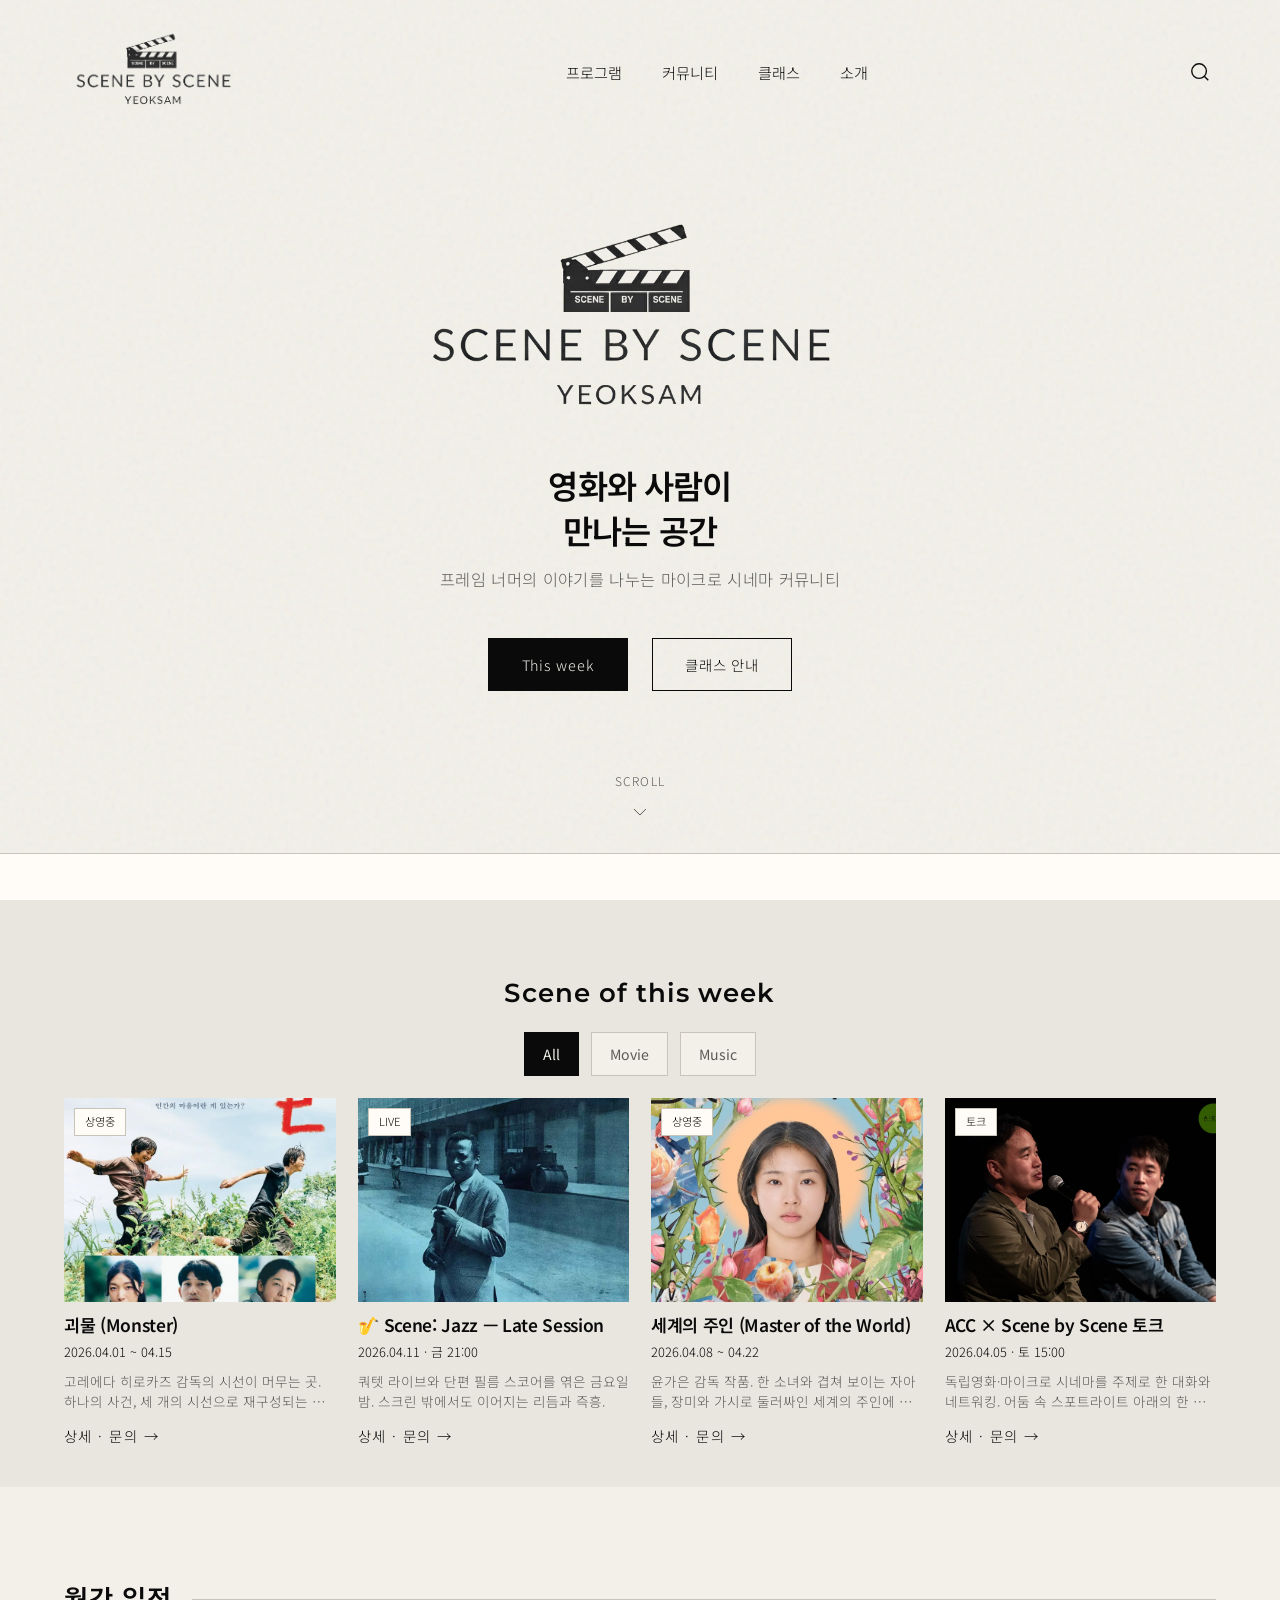
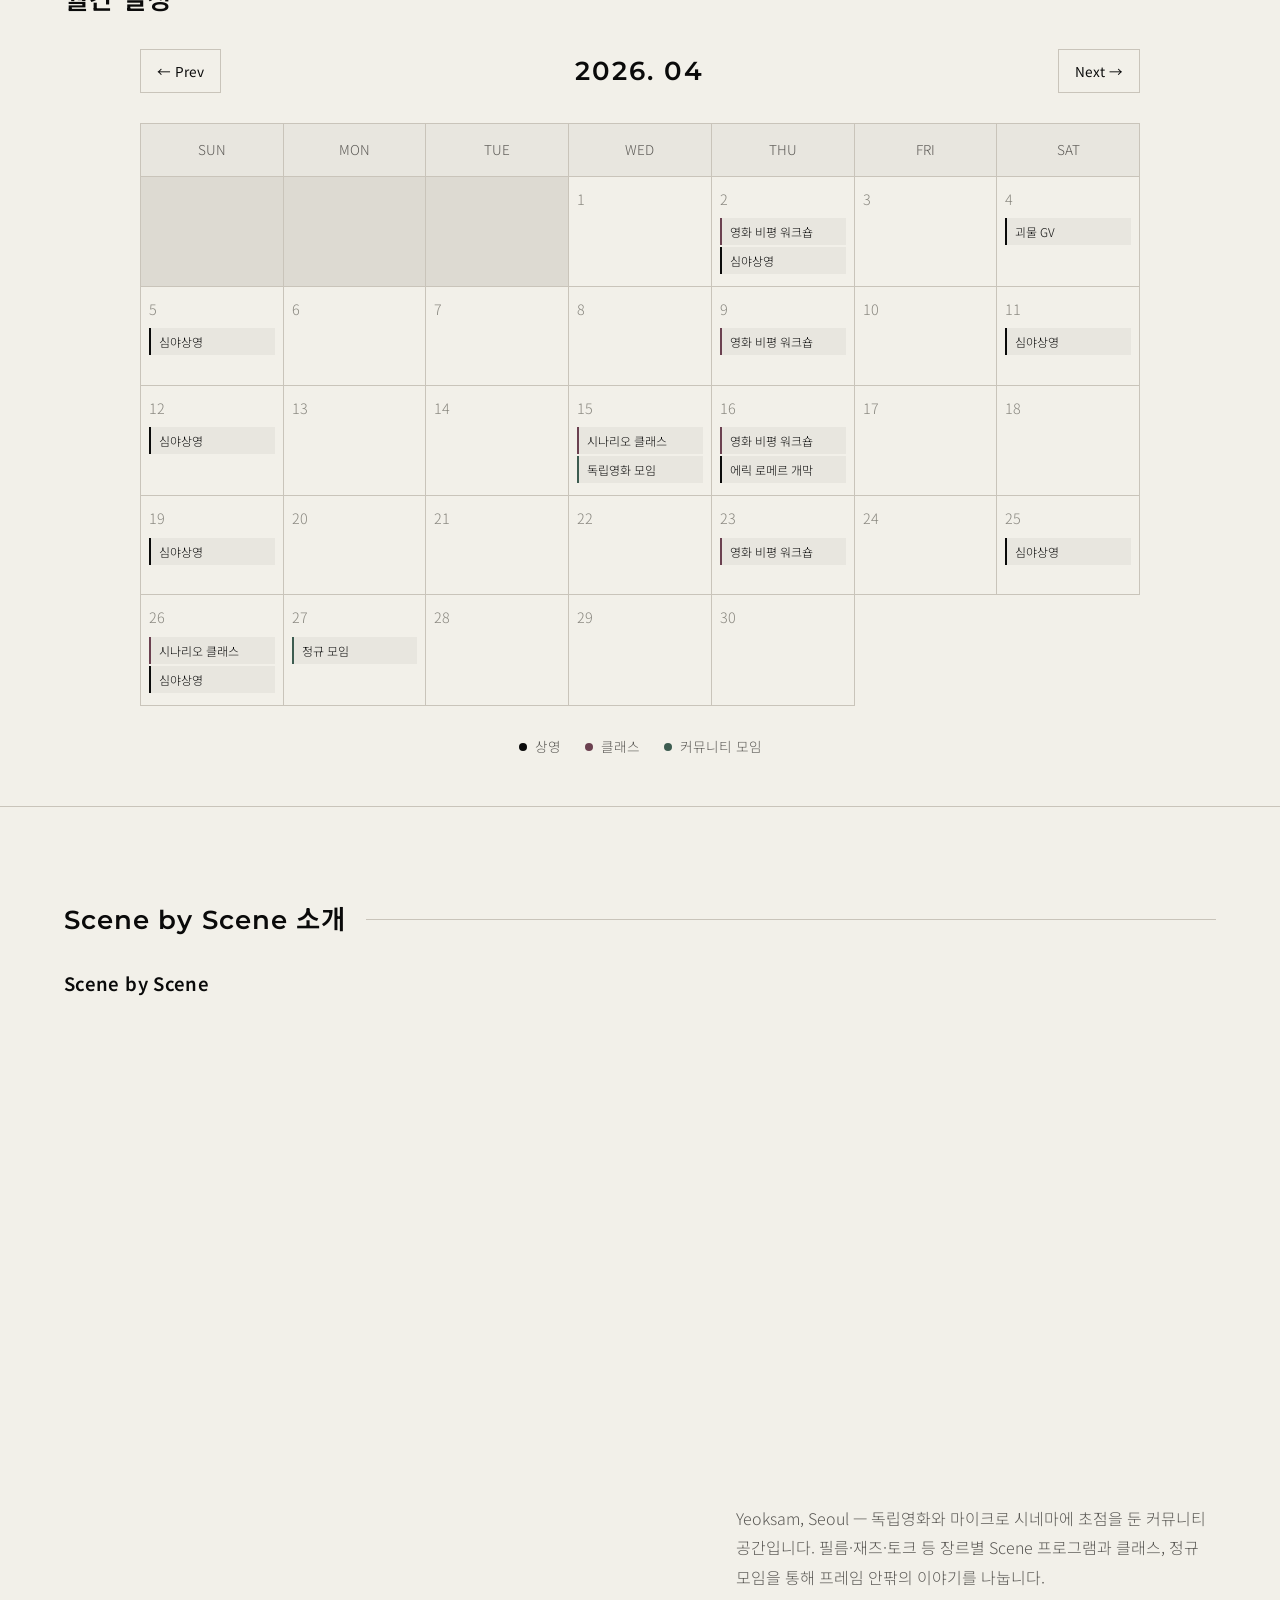
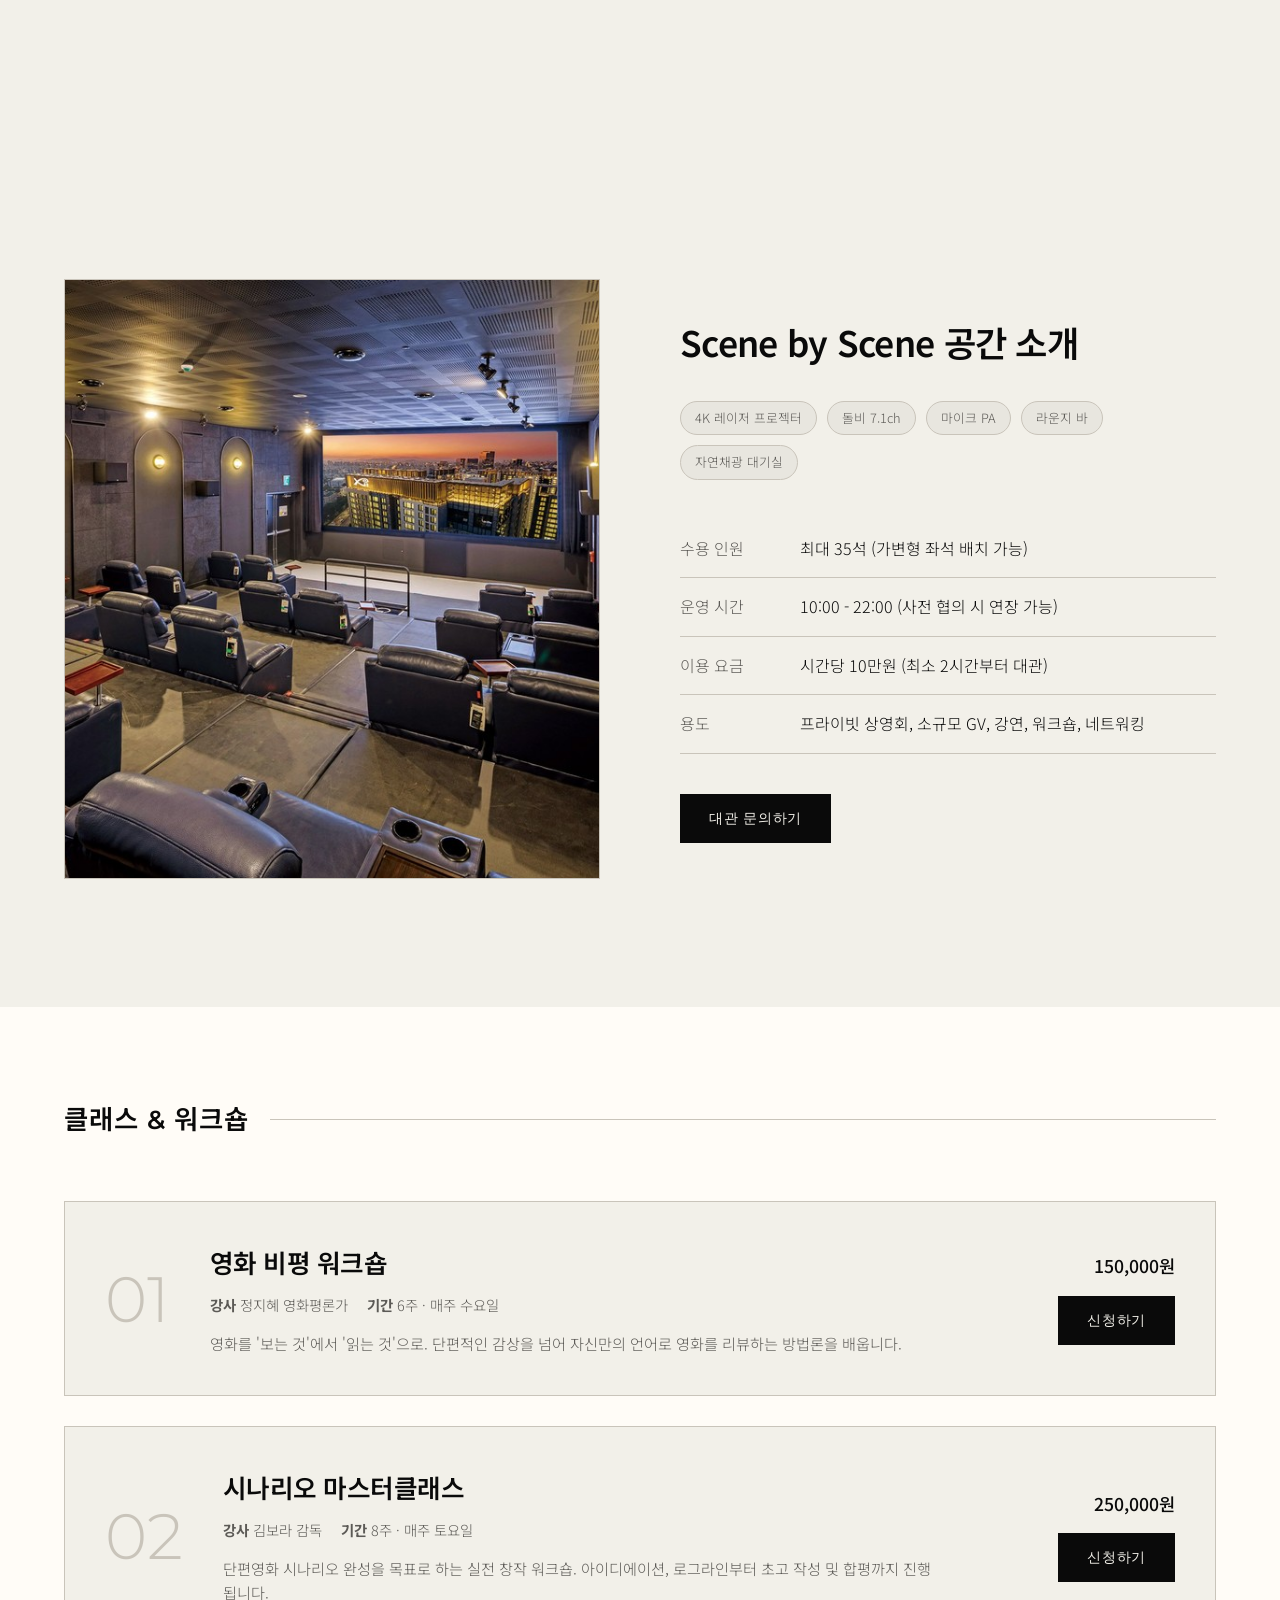
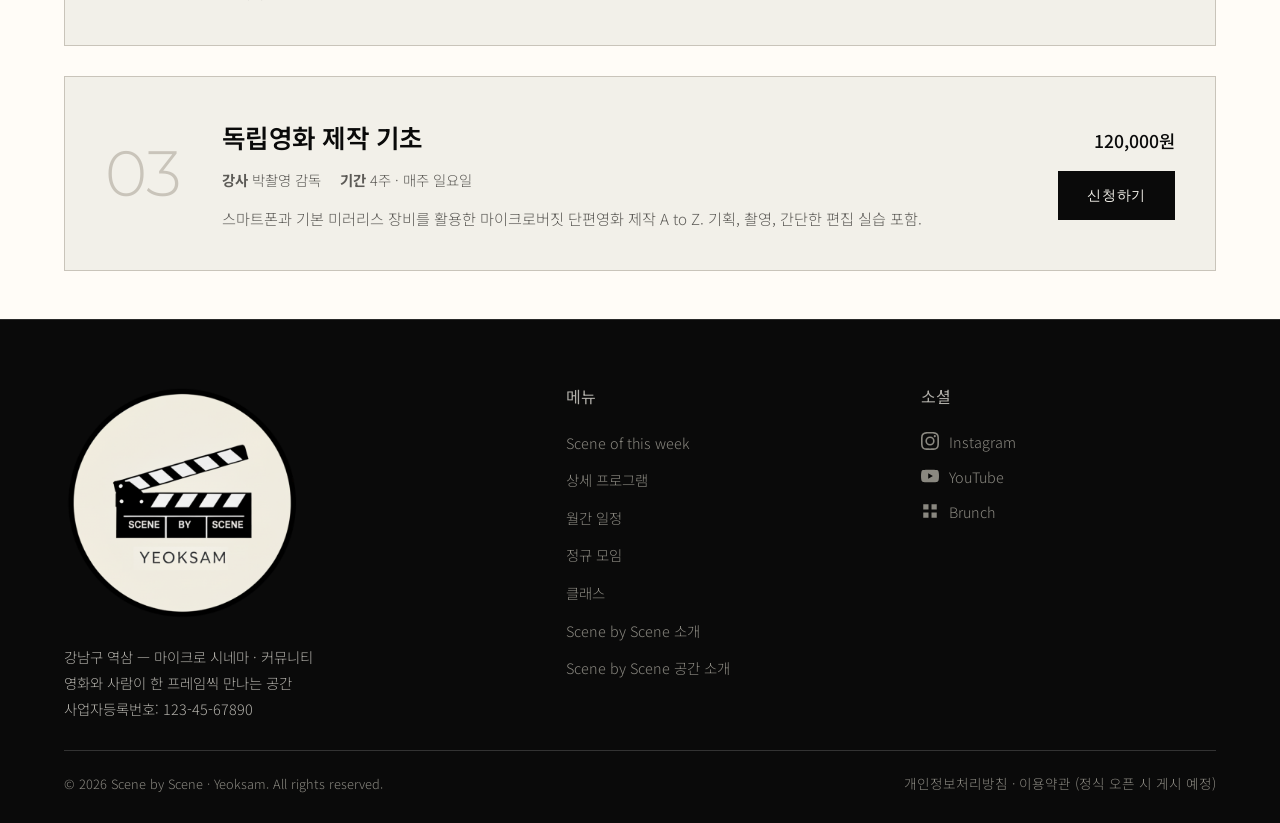
==== index.html @ 1eee2ee3 "Initial commit: Scene by Scene static site (index, programs, meetups, assets) Made-with: Cursor" ====
<!DOCTYPE html>
<html lang="ko" data-theme="light" style=""><head>
    <meta charset="UTF-8">
    <meta name="viewport" content="width=device-width, initial-scale=1.0, viewport-fit=cover">
    <meta name="theme-color" content="#f2f0e9">
    <title>Scene by Scene · Yeoksam</title>
    <link rel="preconnect" href="https://fonts.googleapis.com">
    <link rel="preconnect" href="https://fonts.gstatic.com" crossorigin="">
    <link href="https://fonts.googleapis.com/css2?family=Montserrat:wght@500;600;700&amp;family=Noto+Sans+KR:wght@300;400;500;600;700&amp;family=Noto+Serif+KR:wght@400;500;700&amp;display=swap" rel="stylesheet">
    <style>
      :root {
        --bg: #f2f0e9;
        --bg-2: #e8e6df;
        --bg-3: #dddad2;
        --bg-card: #fffcf7;
        --border: #c9c4ba;
        --text: #0a0a0a;
        --text-muted: #5c5a56;
        --text-dim: #8a8880;
        --accent: #0a0a0a;
        --accent-green: #3d5c50;
        --accent-rose: #6b4150;
        --font-serif: 'Noto Serif KR', serif;
        --font-sans: 'Noto Sans KR', sans-serif;
        --font-display: 'Montserrat', 'Noto Sans KR', system-ui, sans-serif;
      }

      * {
        margin: 0;
        padding: 0;
        box-sizing: border-box;
      }

      html {
        scroll-behavior: smooth;
        scroll-snap-type: y proximity;
        scroll-padding-top: 112px;
        -webkit-text-size-adjust: 100%;
      }

      @media (prefers-reduced-motion: reduce) {
        html {
          scroll-snap-type: none;
        }
        .marquee-content {
          animation: none !important;
        }
      }

      .skip-link {
        position: absolute;
        top: -100px;
        left: max(12px, env(safe-area-inset-left));
        z-index: 10000;
        padding: 12px 20px;
        background: var(--text);
        color: var(--bg);
        font-size: 0.9rem;
        font-weight: 500;
        text-decoration: none;
        border-radius: 4px;
        transition: top 0.2s ease;
      }

      .skip-link:focus {
        top: max(12px, env(safe-area-inset-top));
        outline: none;
      }

      .skip-link:focus-visible {
        outline: 2px solid var(--text);
        outline-offset: 2px;
        box-shadow:
          0 0 0 2px var(--bg),
          0 0 0 4px var(--text);
      }

      :is(a, button, input, textarea, select):focus {
        outline: none;
      }

      :is(a, button, input, textarea, select, summary):focus-visible {
        outline: 2px solid var(--text);
        outline-offset: 2px;
      }

      body {
        font-family: var(--font-sans);
        background-color: var(--bg);
        color: var(--text);
        line-height: 1.6;
        overflow-x: hidden;
        font-weight: 300;
      }

      h1,
      h2,
      h3,
      h4,
      h5,
      h6 {
        font-family: var(--font-sans);
        font-weight: 600;
        letter-spacing: -0.02em;
      }

      a {
        color: inherit;
        text-decoration: none;
      }

      ul {
        list-style: none;
      }

      .btn {
        display: inline-block;
        padding: 14px 28px;
        font-size: 0.9rem;
        letter-spacing: 0.05em;
        cursor: pointer;
        transition: all 0.3s ease;
        border: 1px solid var(--text);
        background: transparent;
        color: var(--text);
        text-align: center;
        -webkit-tap-highlight-color: transparent;
        touch-action: manipulation;
      }

      .btn:hover {
        background: var(--text);
        color: var(--bg);
      }

      .btn-primary {
        background: var(--accent);
        border-color: var(--accent);
        color: #f2f0e9;
      }

      .btn-primary:hover {
        background: transparent;
        color: var(--accent);
      }

      /* Fade-up animation class */
      .fade-up {
        opacity: 0;
        transform: translateY(30px);
        transition:
          opacity 0.8s ease,
          transform 0.8s ease;
      }
      .fade-up.visible {
        opacity: 1;
        transform: translateY(0);
      }

      /* Header */
      header {
        position: fixed;
        top: 0;
        left: 0;
        width: 100%;
        z-index: 100;
        padding: 24px max(5%, env(safe-area-inset-left)) 24px max(5%, env(safe-area-inset-right));
        padding-top: max(24px, env(safe-area-inset-top));
        display: flex;
        justify-content: space-between;
        align-items: center;
        transition: all 0.4s ease;
        border-bottom: 1px solid transparent;
      }

      header.scrolled {
        background: rgba(242, 240, 233, 0.94);
        backdrop-filter: blur(12px);
        -webkit-backdrop-filter: blur(12px);
        padding: 16px max(5%, env(safe-area-inset-left)) 16px max(5%, env(safe-area-inset-right));
        padding-top: max(16px, env(safe-area-inset-top));
        border-bottom: 1px solid var(--border);
      }

      .logo {
        display: flex;
        align-items: center;
        line-height: 0;
        flex-shrink: 0;
      }

      .logo img {
        height: 96px;
        width: auto;
        max-width: min(390px, 58vw);
        display: block;
      }

      nav {
        display: flex;
        gap: 40px;
      }

      .nav-item {
        position: relative;
      }

      .nav-link {
        font-size: 0.95rem;
        padding: 10px 0;
        display: block;
        transition: color 0.3s;
      }

      .nav-link:hover {
        color: var(--accent);
      }

      .dropdown {
        position: absolute;
        top: 100%;
        left: 50%;
        transform: translateX(-50%) translateY(10px);
        background: var(--bg-2);
        border: 1px solid var(--border);
        min-width: min(220px, 92vw);
        opacity: 0;
        visibility: hidden;
        transition: all 0.3s ease;
        padding: 12px 0;
        text-align: center;
        box-shadow: 0 12px 40px rgba(10, 10, 10, 0.12);
      }

      .nav-item:hover .dropdown {
        opacity: 1;
        visibility: visible;
        transform: translateX(-50%) translateY(0);
      }

      @media (min-width: 769px) {
        .nav-item:focus-within .dropdown {
          opacity: 1;
          visibility: visible;
          transform: translateX(-50%) translateY(0);
        }
      }

      .dropdown a {
        display: block;
        padding: 8px 20px;
        font-size: 0.85rem;
        color: var(--text-muted);
        transition: color 0.2s;
      }

      .dropdown a:hover {
        color: var(--text);
      }

      .nav-icons {
        display: flex;
        gap: 20px;
        align-items: center;
      }

      .icon-btn {
        background: none;
        border: none;
        color: var(--text);
        cursor: pointer;
        display: flex;
        align-items: center;
        justify-content: center;
        min-width: 44px;
        min-height: 44px;
        margin: 0 -6px;
        -webkit-tap-highlight-color: transparent;
        touch-action: manipulation;
      }

      .icon-btn svg {
        width: 22px;
        height: 22px;
        fill: none;
        stroke: currentColor;
        stroke-width: 1.5;
      }

      .hamburger {
        display: none;
        flex-direction: column;
        gap: 5px;
        background: none;
        border: none;
        cursor: pointer;
        z-index: 101;
        padding: 10px;
        margin: -10px -10px -10px 0;
        min-width: 44px;
        min-height: 44px;
        justify-content: center;
        align-items: center;
        -webkit-tap-highlight-color: transparent;
        touch-action: manipulation;
      }

      .hamburger span {
        width: 24px;
        height: 1.5px;
        background: var(--text);
        transition: 0.3s;
      }

      /* Search Modal */
      .search-modal {
        position: fixed;
        inset: 0;
        background: rgba(242, 240, 233, 0.97);
        z-index: 1000;
        display: flex;
        align-items: center;
        justify-content: center;
        opacity: 0;
        visibility: hidden;
        transition: all 0.4s ease;
      }

      .search-modal.active {
        opacity: 1;
        visibility: visible;
      }

      .search-close {
        position: absolute;
        top: max(40px, env(safe-area-inset-top));
        right: max(5%, env(safe-area-inset-right));
        background: none;
        border: none;
        color: var(--text);
        font-size: 2.5rem;
        font-weight: 300;
        cursor: pointer;
        min-width: 48px;
        min-height: 48px;
        line-height: 1;
        -webkit-tap-highlight-color: transparent;
        touch-action: manipulation;
      }

      .search-container {
        width: min(92vw, 700px);
        padding: 0 max(0px, env(safe-area-inset-left)) 0 max(0px, env(safe-area-inset-right));
      }

      .search-container input {
        width: 100%;
        background: transparent;
        border: none;
        border-bottom: 1px solid var(--border);
        font-size: clamp(1.125rem, 4.5vw, 2.5rem);
        color: var(--text);
        padding: 15px 0;
        font-family: var(--font-sans);
        outline: none;
      }

      .search-container input:focus {
        border-bottom-color: var(--accent);
      }

      .search-tags {
        margin-top: 20px;
        display: flex;
        flex-wrap: wrap;
        gap: 10px 12px;
      }

      .search-tag {
        font-size: 0.8rem;
        color: var(--text-muted);
        border: 1px solid var(--border);
        padding: 8px 14px;
        border-radius: 20px;
        cursor: pointer;
        -webkit-tap-highlight-color: transparent;
        touch-action: manipulation;
      }

      /* Hero */
      .hero {
        height: 100vh;
        height: 100dvh;
        min-height: -webkit-fill-available;
        position: relative;
        display: flex;
        flex-direction: column;
        align-items: stretch;
        justify-content: flex-start;
        text-align: center;
        background: var(--bg);
        overflow: hidden;
      }

      .hero::before {
        content: '';
        position: absolute;
        inset: 0;
        background-image: url("data:image/svg+xml,%3Csvg viewBox='0 0 200 200' xmlns='http://www.w3.org/2000/svg'%3E%3Cfilter id='noiseFilter'%3E%3CfeTurbulence type='fractalNoise' baseFrequency='0.8' numOctaves='4' stitchTiles='stitch'/%3E%3C/filter%3E%3Crect width='100%25' height='100%25' filter='url(%23noiseFilter)'/%3E%3C/svg%3E");
        opacity: 0.07;
        pointer-events: none;
        z-index: 1;
      }

      .hero-content {
        position: relative;
        z-index: 10;
        flex: 1 1 auto;
        min-height: 0;
        display: flex;
        flex-direction: column;
        justify-content: center;
        align-items: stretch;
        width: 100%;
        box-sizing: border-box;
        /* 고정 헤더(로고 96px + 상하 패딩) 아래부터 콘텐츠 시작 */
        --hero-header-clearance: calc(max(24px, env(safe-area-inset-top)) + 96px + 48px);
        /* 버튼 줄이 SCROLL 표시와 겹치지 않도록: 인디케이터의 bottom 오프셋 + 높이·여유 */
        --hero-scroll-indicator-offset: max(76px, calc(env(safe-area-inset-bottom) + 60px));
        /* 로고·카피 사이는 좁게 (로고 1cm 하단 이동 분 보완해 본문 위치 유지) */
        --hero-logo-to-copy: clamp(14px, 1.8vh, 28px);
        --hero-title-to-sub: clamp(6px, 0.95em, 14px);
        --hero-sub-to-buttons: clamp(36px, 5vh, 50px);
        --hero-buttons-to-scroll: clamp(88px, 12vh, 118px);
        padding-top: var(--hero-header-clearance);
        padding-right: max(24px, 5%, env(safe-area-inset-right));
        padding-bottom: calc(var(--hero-scroll-indicator-offset) + 2.85rem);
        padding-left: max(24px, 5%, env(safe-area-inset-left));
        gap: var(--hero-logo-to-copy);
      }

      .hero-brand {
        flex: 0 0 auto;
        display: flex;
        align-items: center;
        justify-content: center;
        width: 100%;
        margin-top: calc(1cm + clamp(10px, 1.5vh, 20px));
        margin-bottom: 0;
      }

      .hero-copy {
        flex: 0 0 auto;
        width: 100%;
        max-width: min(34rem, 100%);
        margin-left: auto;
        margin-right: auto;
        text-align: center;
        display: flex;
        flex-direction: column;
        align-items: center;
        gap: 0;
        padding-bottom: var(--hero-buttons-to-scroll);
      }

      .hero-logo-main {
        display: block;
        max-width: min(480px, 86vw);
        width: 100%;
        height: auto;
        margin: 0 auto;
      }

      .hero h1 {
        font-size: clamp(1.42rem, 4.25vw, 2.05rem);
        line-height: 1.38;
        letter-spacing: -0.025em;
        margin: 0 0 var(--hero-title-to-sub) 0;
        font-weight: 600;
        word-break: keep-all;
      }

      .hero .hero-copy > p {
        font-size: clamp(0.875rem, 2.65vw, 1.02rem);
        line-height: 1.65;
        color: var(--text-muted);
        margin: 0 0 var(--hero-sub-to-buttons) 0;
        max-width: 26em;
        letter-spacing: 0.02em;
        word-break: keep-all;
      }

      .hero-buttons {
        display: flex;
        flex-wrap: wrap;
        gap: clamp(20px, 2.4vw, 24px);
        justify-content: center;
        align-items: stretch;
      }

      @media (min-width: 480px) {
        .hero-buttons .btn {
          min-width: 8.75rem;
          padding-inline: clamp(22px, 4vw, 28px);
        }
      }

      .scroll-indicator {
        position: absolute;
        bottom: max(76px, calc(env(safe-area-inset-bottom) + 60px));
        left: 50%;
        transform: translateX(-50%);
        z-index: 10;
        display: flex;
        flex-direction: column;
        align-items: center;
        gap: 10px;
        color: var(--text-muted);
        font-size: 0.75rem;
        letter-spacing: 0.1em;
      }

      .scroll-indicator svg {
        width: 24px;
        height: 24px;
        animation: bounce 2s infinite;
      }

      @keyframes bounce {
        0%,
        20%,
        50%,
        80%,
        100% {
          transform: translateY(0);
        }
        40% {
          transform: translateY(-10px);
        }
        60% {
          transform: translateY(-5px);
        }
      }

      .marquee {
        position: absolute;
        bottom: 0;
        left: 0;
        width: 100%;
        overflow: hidden;
        white-space: nowrap;
        padding: 10px 0 max(10px, env(safe-area-inset-bottom));
        border-top: 1px solid var(--border);
        background: var(--bg-card);
        z-index: 10;
      }

      .marquee-content {
        display: inline-block;
        padding-left: 100%;
        animation: marquee-scroll 30s linear infinite;
        font-size: clamp(0.62rem, 2.5vw, 0.72rem);
        font-family: var(--font-display);
        letter-spacing: 0.2em;
        text-transform: uppercase;
        color: var(--text-dim);
      }

      @keyframes marquee-scroll {
        0% {
          transform: translateX(0);
        }
        100% {
          transform: translateX(-100%);
        }
      }

      @media (prefers-reduced-motion: no-preference) {
        .marquee:hover .marquee-content {
          animation-play-state: paused;
        }
      }

      /* Generic Section Styles */
      section {
        padding: 120px max(5%, env(safe-area-inset-left)) 120px max(5%, env(safe-area-inset-right));
        position: relative;
      }

      section.snap-page {
        min-height: 100vh;
        min-height: 100dvh;
        scroll-snap-align: start;
        scroll-snap-stop: always;
        padding: 92px max(5%, env(safe-area-inset-left)) max(48px, env(safe-area-inset-bottom))
          max(5%, env(safe-area-inset-right));
        padding-top: max(92px, calc(env(safe-area-inset-top) + 72px));
        display: flex;
        flex-direction: column;
        justify-content: center;
        box-sizing: border-box;
      }

      .hero.snap-page {
        display: flex;
        flex-direction: column;
        align-items: stretch;
        justify-content: flex-start;
        padding: 0;
        padding-bottom: env(safe-area-inset-bottom);
        height: 100vh;
        height: 100dvh;
        min-height: 100vh;
        min-height: 100dvh;
      }

      .programs.snap-page .programs-inner {
        width: 100%;
      }

      /* 프로그램: 한 화면에 이어지는 섹션이 보이도록 세로를 압축 */
      .programs.snap-page {
        min-height: 0;
        height: auto;
        justify-content: flex-start;
        padding-top: max(72px, calc(env(safe-area-inset-top) + 52px));
        padding-bottom: max(40px, env(safe-area-inset-bottom));
      }

      .calendar-section.snap-page {
        justify-content: flex-start;
      }

      .calendar-section.snap-page .section-header {
        margin-bottom: 28px;
      }

      .calendar-section.snap-page .calendar-wrapper {
        width: 100%;
        max-width: 1000px;
        margin: 0 auto;
      }

      .classes.snap-page {
        justify-content: flex-start;
      }

      /* SBS 소개만 별도 풀 스크린 — 공간 소개(#rental)는 다음 스냅 화면 */
      .about-intro-stack.snap-page {
        justify-content: flex-start;
        min-height: 100vh;
        min-height: 100dvh;
        /* 우측 하단 본문이 뷰포트·스냅 경계에 잘리지 않도록 */
        padding-bottom: max(72px, calc(env(safe-area-inset-bottom) + 40px));
      }

      .rental.snap-page {
        justify-content: flex-start;
        min-height: 100vh;
        min-height: 100dvh;
      }

      footer.snap-page {
        scroll-snap-align: start;
        scroll-snap-stop: always;
        min-height: 0;
        display: flex;
        flex-direction: column;
        box-sizing: border-box;
      }

      footer.snap-page .footer-bottom {
        margin-top: 0;
      }

      #about-sbs {
        scroll-margin-top: 132px;
      }

      .section-header {
        margin-bottom: 60px;
        display: flex;
        align-items: center;
        gap: 20px;
      }

      .section-header h2 {
        font-size: clamp(1.25rem, 4vw, 1.65rem);
        white-space: nowrap;
        font-family: var(--font-display);
        font-weight: 600;
        letter-spacing: 0.04em;
        word-break: keep-all;
      }

      .section-line {
        height: 1px;
        background: var(--border);
        flex-grow: 1;
      }

      .about-intro-stack .section-header {
        margin-bottom: 28px;
        flex-shrink: 0;
      }

      .about-intro-stack .about-subhead {
        font-size: 1.15rem;
        font-weight: 600;
        margin-bottom: 0;
        letter-spacing: 0.02em;
      }

      .about-intro-block + .about-intro-block {
        margin-top: 40px;
        padding-top: 36px;
        border-top: 1px solid var(--border);
      }

      .about-intro-block--split {
        flex: 1 1 auto;
        display: flex;
        flex-direction: column;
        min-height: 0;
        width: 100%;
        padding-bottom: clamp(8px, 2dvh, 20px);
      }

      .about-intro-block--split .about-intro-copy--end {
        margin-top: auto;
        margin-left: auto;
        margin-right: 0;
        margin-bottom: clamp(4px, 1.5dvh, 12px);
        max-width: min(30rem, 94%);
        text-align: left;
        padding-bottom: max(0.75rem, env(safe-area-inset-bottom));
      }

      .about-intro-copy {
        max-width: 640px;
        color: var(--text-muted);
        font-size: 1rem;
        line-height: 1.85;
      }

      .about-intro-copy p + p {
        margin-top: 1em;
      }

      .about-intro-copy a {
        color: var(--text);
        text-decoration: underline;
        text-underline-offset: 3px;
      }

      .about-intro-copy a:hover {
        color: var(--accent);
      }

      .read-more {
        font-size: 0.9rem;
        color: var(--text);
        text-transform: uppercase;
        letter-spacing: 0.1em;
        display: inline-flex;
        align-items: center;
        gap: 8px;
        transition: color 0.3s;
      }

      .read-more:hover {
        color: var(--accent);
      }

      /* Programs */
      .programs {
        background-color: var(--bg-2);
      }

      .programs .section-header {
        justify-content: center;
        margin-bottom: 18px;
      }

      .programs .section-line {
        display: none;
      }

      .filter-tabs {
        display: flex;
        flex-wrap: wrap;
        justify-content: center;
        gap: 10px 12px;
        margin-bottom: 22px;
      }

      .tab-btn {
        border: 1px solid var(--border);
        background: var(--bg);
        color: var(--text-muted);
        font-size: 0.88rem;
        font-family: var(--font-sans);
        cursor: pointer;
        padding: 10px 18px;
        min-height: 44px;
        min-width: 44px;
        transition:
          color 0.2s,
          background 0.2s,
          border-color 0.2s;
        -webkit-tap-highlight-color: transparent;
        touch-action: manipulation;
      }

      .tab-btn:hover {
        color: var(--text);
      }

      .tab-btn.active {
        background: var(--text);
        color: var(--bg);
        border-color: var(--text);
      }

      .programs-grid {
        display: grid;
        grid-template-columns: repeat(4, 1fr);
        gap: clamp(16px, 2.5vw, 22px);
      }

      .program-card {
        display: flex;
        flex-direction: column;
      }

      .program-poster {
        width: 100%;
        aspect-ratio: 4 / 3;
        background: linear-gradient(to bottom, #d4cfc4, #a8a29a);
        position: relative;
        margin-bottom: 12px;
        display: flex;
        align-items: center;
        justify-content: center;
        overflow: hidden;
      }

      .program-poster-img {
        position: absolute;
        inset: 0;
        width: 100%;
        height: 100%;
        object-fit: cover;
        object-position: center;
      }

      .poster-watermark {
        font-family: var(--font-display);
        font-size: clamp(1.35rem, 2.8vw, 1.85rem);
        color: rgba(255, 255, 255, 0.22);
        text-align: center;
        transform: rotate(-15deg);
        line-height: 1.1;
        width: 150%;
      }

      .status-badge {
        position: absolute;
        top: 10px;
        left: 10px;
        z-index: 1;
        background: var(--bg-card);
        color: var(--text);
        font-size: 0.7rem;
        padding: 4px 10px;
        border: 1px solid var(--border);
      }

      .program-card h4 {
        font-size: clamp(1rem, 2.2vw, 1.08rem);
        margin-bottom: 6px;
        line-height: 1.3;
      }

      .program-date {
        font-size: 0.8rem;
        color: var(--accent);
        margin-bottom: 8px;
      }

      .program-synopsis {
        font-size: 0.85rem;
        line-height: 1.5;
        color: var(--text-muted);
        display: -webkit-box;
        -webkit-line-clamp: 2;
        -webkit-box-orient: vertical;
        overflow: hidden;
        margin-bottom: 12px;
        flex-grow: 1;
      }

      /* Classes */
      .classes {
        background-color: var(--bg-card);
        color: var(--text);
      }

      .classes .section-header h2 {
        color: var(--text);
      }

      .classes .section-line {
        background: var(--border);
      }

      .classes-container {
        display: flex;
        flex-direction: column;
        gap: 30px;
      }

      .class-card {
        display: flex;
        gap: 40px;
        padding: 40px;
        background: var(--bg);
        border: 1px solid var(--border);
        align-items: center;
      }

      .class-number {
        font-family: var(--font-display);
        font-size: 4rem;
        color: var(--border);
        line-height: 1;
      }

      .class-info {
        flex-grow: 1;
      }

      .class-info h4 {
        font-size: 1.6rem;
        margin-bottom: 10px;
      }

      .class-meta {
        font-size: 0.9rem;
        color: var(--text-muted);
        margin-bottom: 15px;
      }

      .class-meta span {
        display: inline-block;
        margin-right: 15px;
      }

      .class-desc {
        font-size: 0.95rem;
        color: var(--text-muted);
      }

      .class-action {
        text-align: right;
        min-width: 200px;
      }

      .class-price {
        display: block;
        font-size: 1.1rem;
        font-weight: 500;
        margin-bottom: 15px;
      }

      .classes .btn-primary {
        background: var(--accent);
        border-color: var(--accent);
        color: #f2f0e9;
      }
      .classes .btn-primary:hover {
        background: transparent;
        color: var(--accent);
      }

      /* Calendar */
      .calendar-section {
        border-bottom: 1px solid var(--border);
      }

      .calendar-wrapper {
        max-width: 1000px;
        margin: 0 auto;
        width: 100%;
      }

      .calendar-controls {
        display: flex;
        justify-content: space-between;
        align-items: center;
        margin-bottom: clamp(14px, 2.5vw, 30px);
        gap: 8px;
      }

      .cal-nav {
        background: transparent;
        border: 1px solid var(--border);
        color: var(--text);
        padding: 10px 16px;
        cursor: pointer;
        font-family: var(--font-sans);
        transition: background 0.3s;
        min-height: 44px;
        font-size: 0.85rem;
        -webkit-tap-highlight-color: transparent;
        touch-action: manipulation;
      }

      .cal-nav:hover {
        background: var(--bg-2);
      }

      #cal-month-year {
        font-family: var(--font-display);
        font-weight: 600;
        letter-spacing: 0.08em;
        font-size: clamp(1.1rem, 2.8vw, 1.65rem);
        white-space: nowrap;
      }

      .calendar-grid {
        display: grid;
        grid-template-columns: repeat(7, minmax(0, 1fr));
        width: 100%;
        border-top: 1px solid var(--border);
        border-left: 1px solid var(--border);
      }

      .cal-header {
        padding: clamp(6px, 1.2vw, 15px) clamp(3px, 0.8vw, 10px);
        text-align: center;
        font-size: clamp(0.62rem, 1.8vw, 0.85rem);
        color: var(--text-muted);
        border-right: 1px solid var(--border);
        border-bottom: 1px solid var(--border);
        background: var(--bg-2);
        min-width: 0;
      }

      .cal-cell {
        min-height: clamp(52px, 11vh, 120px);
        min-width: 0;
        padding: clamp(4px, 1vw, 10px) clamp(3px, 0.7vw, 8px);
        border-right: 1px solid var(--border);
        border-bottom: 1px solid var(--border);
        background: var(--bg);
      }

      .cal-cell.empty {
        background: var(--bg-3);
      }

      .cal-date {
        font-size: clamp(0.7rem, 2vw, 0.9rem);
        color: var(--text-dim);
        margin-bottom: clamp(4px, 1vw, 8px);
        display: block;
      }

      .cal-event {
        font-size: clamp(0.58rem, 1.55vw, 0.75rem);
        padding: clamp(2px, 0.5vw, 4px) clamp(3px, 0.8vw, 8px);
        margin-bottom: 2px;
        background: var(--bg-2);
        white-space: nowrap;
        overflow: hidden;
        text-overflow: ellipsis;
        max-width: 100%;
      }

      .event-screening {
        border-left: 2px solid var(--accent);
      }
      .event-meetup {
        border-left: 2px solid var(--accent-green);
      }
      .event-class {
        border-left: 2px solid var(--accent-rose);
      }

      .cal-legend {
        display: flex;
        justify-content: center;
        flex-wrap: wrap;
        gap: clamp(8px, 2vw, 24px);
        margin-top: clamp(12px, 2.5vw, 30px);
        font-size: clamp(0.7rem, 2vw, 0.85rem);
        color: var(--text-muted);
      }

      .legend-item {
        display: flex;
        align-items: center;
        gap: 8px;
      }

      .legend-dot {
        width: 8px;
        height: 8px;
        border-radius: 50%;
      }

      /* Rental */
      .rental-layout {
        display: flex;
        gap: 80px;
        align-items: center;
      }

      .rental.snap-page .rental-layout {
        flex: 1;
        width: 100%;
        align-items: center;
        min-height: 0;
      }

      .rental-img {
        width: 50%;
        height: 600px;
        margin: 0;
        position: relative;
        border: 1px solid var(--border);
        overflow: hidden;
        background: var(--bg-3);
      }

      .rental-img img {
        width: 100%;
        height: 100%;
        object-fit: cover;
        object-position: center;
        display: block;
      }

      .rental-info {
        width: 50%;
      }

      .rental-info h3 {
        font-size: 2.2rem;
        margin-bottom: 30px;
      }

      .rental-list {
        margin-bottom: 40px;
      }

      .rental-list li {
        display: flex;
        padding: 16px 0;
        border-bottom: 1px solid var(--border);
      }

      .rental-list .label {
        width: 120px;
        color: var(--text-muted);
      }

      .rental-tags {
        display: flex;
        flex-wrap: wrap;
        gap: 10px;
        margin-bottom: 40px;
      }

      .r-tag {
        font-size: 0.8rem;
        padding: 6px 14px;
        background: var(--bg-2);
        border: 1px solid var(--border);
        border-radius: 20px;
        color: var(--text-muted);
      }

      /* Footer */
      footer {
        background: #0a0a0a;
        padding: 64px max(5%, env(safe-area-inset-left)) max(28px, env(safe-area-inset-bottom))
          max(5%, env(safe-area-inset-right));
        border-top: 1px solid #2a2a2a;
        --text: #f2f0e9;
        --text-muted: #b0aea8;
        --text-dim: #8a8880;
        --border: #333333;
        --accent: #f2f0e9;
        --bg-2: #151515;
        color: #f2f0e9;
      }

      .footer-grid {
        display: grid;
        grid-template-columns: 1.5fr 1fr 1fr;
        align-items: start;
        gap: clamp(36px, 5vw, 60px);
        margin-bottom: 28px;
      }

      .footer-logo {
        display: block;
        width: min(240px, 46vw);
        max-width: min(240px, 46vw);
        height: auto;
        aspect-ratio: 1;
        object-fit: contain;
        object-position: center;
        margin-bottom: 20px;
        /* 원 밖(캔버스 모서리 등)은 잘라내고, 안쪽 베이지·그래픽은 PNG 그대로(필터 없음) */
        clip-path: circle(50% at 50% 50%);
        -webkit-clip-path: circle(50% at 50% 50%);
      }

      .f-brand p {
        color: var(--text-muted);
        font-size: 0.9rem;
        line-height: 1.8;
      }

      .f-links h5,
      .f-social h5 {
        font-size: 1rem;
        margin-bottom: 20px;
        color: var(--text-muted);
        font-weight: 400;
      }

      .f-links ul li {
        margin-bottom: 12px;
      }
      .f-links a {
        color: var(--text-dim);
        transition: color 0.3s;
        font-size: 0.9rem;
      }
      .f-links a:hover {
        color: var(--text);
      }

      .social-links {
        display: flex;
        flex-direction: column;
        gap: 12px;
      }

      .social-links a {
        display: flex;
        align-items: center;
        gap: 10px;
        color: var(--text-dim);
        font-size: 0.9rem;
        transition: color 0.3s;
      }

      .social-links a:hover {
        color: var(--text);
      }
      .social-links svg {
        width: 18px;
        height: 18px;
        fill: currentColor;
      }

      .footer-bottom {
        display: flex;
        justify-content: space-between;
        align-items: center;
        padding-top: 22px;
        border-top: 1px solid var(--border);
        font-size: 0.8rem;
        color: var(--text-dim);
      }

      .nav-backdrop {
        display: none;
        position: fixed;
        inset: 0;
        z-index: 99;
        background: rgba(10, 10, 10, 0.42);
        -webkit-tap-highlight-color: transparent;
      }

      .nav-backdrop.is-active {
        display: block;
      }

      @media (min-width: 769px) {
        .nav-backdrop {
          display: none !important;
        }
      }

      body.menu-open {
        overflow: hidden;
      }

      @media (min-width: 769px) {
        body.menu-open {
          overflow: auto;
        }
      }

      /* Responsive */
      @media (max-width: 1024px) {
        html {
          scroll-padding-top: 104px;
        }

        nav {
          gap: 28px;
        }

        .section-header {
          margin-bottom: 36px;
        }

        .programs-grid {
          grid-template-columns: repeat(2, 1fr);
          gap: 24px;
        }

        .rental-layout {
          flex-direction: column;
          gap: 32px;
        }

        .rental-img,
        .rental-info {
          width: 100%;
        }

        .rental-img {
          height: min(420px, 55vw);
        }

        .footer-grid {
          grid-template-columns: repeat(2, 1fr);
          gap: 40px;
        }

        .f-brand {
          grid-column: 1 / -1;
        }

      }

      @media (max-width: 768px) {
        html {
          scroll-padding-top: 96px;
        }

        .logo img {
          height: 78px;
          max-width: min(330px, 56vw);
        }

        .hero-content {
          --hero-header-clearance: calc(max(24px, env(safe-area-inset-top)) + 78px + 48px);
        }

        .hamburger {
          display: flex;
        }

        nav {
          position: fixed;
          top: 0;
          right: -100%;
          width: min(100%, 20.5rem);
          height: 100vh;
          height: 100dvh;
          max-width: 100%;
          background: var(--bg-2);
          flex-direction: column;
          gap: 0;
          padding: max(5.5rem, calc(env(safe-area-inset-top) + 4.5rem)) max(24px, env(safe-area-inset-right))
            32px max(20px, env(safe-area-inset-left));
          transition: right 0.35s ease;
          border-left: 1px solid var(--border);
          box-shadow: -8px 0 32px rgba(10, 10, 10, 0.12);
          overflow-y: auto;
          -webkit-overflow-scrolling: touch;
          z-index: 102;
        }

        nav.active {
          right: 0;
        }

        .nav-item {
          border-bottom: 1px solid var(--border);
        }

        .nav-link {
          font-size: 1.05rem;
          padding: 16px 0;
          min-height: 48px;
          display: flex;
          align-items: center;
          border-bottom: none;
        }

        .dropdown {
          position: static;
          opacity: 1;
          visibility: visible;
          transform: none;
          border: none;
          background: transparent;
          box-shadow: none;
          text-align: left;
          padding: 0 0 16px 4px;
          display: block;
        }

        .dropdown a {
          padding: 12px 8px 12px 16px;
          font-size: 0.9rem;
          border-radius: 6px;
          min-height: 44px;
          display: flex;
          align-items: center;
        }

        .nav-item:hover .dropdown {
          opacity: 1;
          visibility: visible;
        }

        section:not(.hero) {
          padding: 72px max(4%, env(safe-area-inset-left)) 72px max(4%, env(safe-area-inset-right));
        }

        section.snap-page:not(.hero) {
          padding: 72px max(4%, env(safe-area-inset-left)) max(28px, env(safe-area-inset-bottom))
            max(4%, env(safe-area-inset-right));
          padding-top: max(72px, calc(env(safe-area-inset-top) + 52px));
        }

        .section-header h2 {
          white-space: normal;
          line-height: 1.35;
        }

        .section-line {
          display: none;
        }

        .programs .section-header {
          margin-bottom: 24px;
        }

        .hero-buttons {
          flex-direction: column;
          align-items: stretch;
          width: 100%;
          max-width: 320px;
          margin: 0 auto;
        }

        .hero-buttons .btn {
          width: 100%;
        }

        .class-card {
          flex-direction: column;
          gap: 20px;
          align-items: flex-start;
          padding: 28px 20px;
        }

        .class-action {
          text-align: left;
          width: 100%;
          min-width: 0;
        }

        .class-action .btn-primary {
          width: 100%;
        }

        .class-number {
          font-size: 2.75rem;
        }

        .class-info h4 {
          font-size: clamp(1.15rem, 4vw, 1.5rem);
        }

        .calendar-section.snap-page .section-header {
          margin-bottom: 16px;
        }

        .calendar-controls {
          flex-wrap: wrap;
          gap: 8px 10px;
          justify-content: center;
          margin-bottom: 12px;
        }

        #cal-month-year {
          order: -1;
          width: 100%;
          text-align: center;
          font-size: clamp(1.05rem, 4vw, 1.25rem);
        }

        .calendar-section .calendar-wrapper {
          overflow: visible;
          max-width: 100%;
        }

        .calendar-grid {
          width: 100%;
        }

        .cal-header {
          padding: 5px 2px;
          font-size: clamp(0.55rem, 2.4vw, 0.7rem);
        }

        .cal-cell {
          min-height: clamp(30px, calc((100dvh - 248px) / 6.5), 72px);
          padding: 3px 2px;
        }

        .cal-date {
          margin-bottom: 2px;
        }

        .cal-event {
          font-size: 0px;
          height: 6px;
          width: 6px;
          border-radius: 50%;
          padding: 0;
          display: inline-block;
          margin-right: 2px;
          border: none !important;
        }

        .cal-event.event-screening {
          background: var(--accent);
        }

        .cal-event.event-meetup {
          background: var(--accent-green);
        }

        .cal-event.event-class {
          background: var(--accent-rose);
        }

        .cal-legend {
          margin-top: 10px;
          gap: 8px 14px;
          font-size: 0.68rem;
        }

        .calendar-section.snap-page {
          padding-bottom: max(20px, env(safe-area-inset-bottom));
        }

        .programs-grid {
          grid-template-columns: 1fr;
          gap: 28px;
        }

        .rental-img {
          height: min(280px, 42vh);
          min-height: 200px;
        }

        .rental-info h3 {
          font-size: clamp(1.35rem, 5vw, 2rem);
        }

        .rental-list li {
          flex-direction: column;
          align-items: flex-start;
          gap: 6px;
        }

        .rental-list .label {
          width: 100%;
        }

        .about-intro-stack .about-subhead {
          font-size: 1.05rem;
        }

        .about-intro-copy {
          font-size: 0.95rem;
        }

        .about-intro-block--split .about-intro-copy--end {
          margin-left: auto;
          margin-right: 0;
          max-width: min(30rem, 100%);
        }

        .footer-grid {
          grid-template-columns: 1fr;
          gap: 36px;
        }

        .footer-bottom {
          flex-direction: column;
          gap: 15px;
          text-align: center;
          align-items: center;
        }

        .footer-logo {
          width: min(240px, 58vw);
          max-width: min(240px, 58vw);
        }

        .search-container input {
          font-size: max(16px, 1.125rem);
        }

        #about-sbs {
          scroll-margin-top: 104px;
        }
      }

      @media (max-width: 480px) {
        .filter-tabs {
          gap: 8px 14px;
        }

        .tab-btn {
          font-size: 0.92rem;
        }

        .marquee-content {
          letter-spacing: 0.14em;
        }

        .poster-watermark {
          font-size: 1.75rem;
        }

        .cal-nav {
          padding: 8px 12px;
          font-size: 0.8rem;
        }
      }

      @media (max-width: 768px) and (max-height: 560px) {
        .calendar-section.snap-page .section-header {
          margin-bottom: 8px;
        }

        .calendar-controls {
          margin-bottom: 6px;
        }

        .cal-cell {
          min-height: clamp(22px, calc((100dvh - 200px) / 7), 56px);
          padding: 2px 1px;
        }

        .cal-legend {
          margin-top: 6px;
        }
      }
    </style>
  </head>
  <body style="">
    <a class="skip-link" href="#main">본문으로 건너뛰기</a>
    <!-- Header -->
    <header id="header">
      <a href="index.html" class="logo" aria-label="Scene by Scene 홈">
        <img src="scene-by-scene-logo.png" alt="Scene by Scene — Yeoksam" width="778" height="401" decoding="async">
      </a>
      <nav id="nav">
        <div class="nav-item">
          <a href="#programs" class="nav-link" aria-haspopup="true">프로그램</a>
          <div class="dropdown">
            <a href="#programs">Scene of this week</a>
            <a href="programs-detail.html?scene=film"><span aria-hidden="true">🎬</span> Scene: Film</a>
            <a href="programs-detail.html?scene=jazz"><span aria-hidden="true">🎷</span> Scene: Jazz</a>
            <a href="programs-detail.html?scene=talk"><span aria-hidden="true">🧠</span> Scene: Talk</a>
          </div>
        </div>
        <div class="nav-item">
          <a href="#calendar" class="nav-link" aria-haspopup="true">커뮤니티</a>
          <div class="dropdown">
            <a href="#calendar">월간 일정</a>
            <a href="meetups.html">정규 모임</a>
          </div>
        </div>
        <div class="nav-item">
          <a href="#classes" class="nav-link" aria-haspopup="true">클래스</a>
          <div class="dropdown">
            <a href="#class-critic">영화 비평</a>
            <a href="#class-scenario">시나리오</a>
            <a href="#class-production">제작 실습</a>
          </div>
        </div>
        <div class="nav-item">
          <a href="#about-sbs" class="nav-link" aria-haspopup="true">소개</a>
          <div class="dropdown">
            <a href="#about-sbs">Scene by Scene</a>
            <a href="#rental">Scene by Scene 공간 소개</a>
          </div>
        </div>
      </nav>
      <div class="nav-icons">
        <button class="icon-btn" id="search-btn" type="button" aria-label="검색 열기">
          <svg viewBox="0 0 24 24" aria-hidden="true">
            <circle cx="11" cy="11" r="8"></circle>
            <line x1="21" y1="21" x2="16.65" y2="16.65"></line>
          </svg>
        </button>
        <button class="hamburger" id="mobile-btn" type="button" aria-label="메뉴 열기"><span></span><span></span><span></span></button>
      </div>
    </header>

    <div class="nav-backdrop" id="nav-backdrop" aria-hidden="true"></div>

    <!-- Search Modal -->
    <div class="search-modal" id="search-modal" role="dialog" aria-modal="true" aria-label="검색">
      <button class="search-close" id="search-close" type="button" aria-label="검색 닫기">×</button>
      <div class="search-container">
        <input type="search" placeholder="검색어를 입력하세요..." autocomplete="off" autofocus="">
        <div class="search-tags">
          <span class="search-tag">괴물</span>
          <span class="search-tag">에릭 로메르</span>
          <span class="search-tag">비평 워크숍</span>
          <span class="search-tag">공간 대관</span>
        </div>
      </div>
    </div>

    <main id="main">
    <!-- Hero Section -->
    <section class="hero snap-page">
      <div class="hero-content fade-up visible">
        <div class="hero-brand">
          <img
            class="hero-logo-main"
            src="scene-by-scene-logo.png"
            alt=""
            width="778"
            height="401"
            decoding="async"
          >
        </div>
        <div class="hero-copy">
          <h1>영화와 사람이<br>만나는 공간</h1>
          <p>프레임 너머의 이야기를 나누는 마이크로 시네마 커뮤니티</p>
          <div class="hero-buttons">
            <a href="#programs" class="btn btn-primary">This week</a>
            <a href="#classes" class="btn">클래스 안내</a>
          </div>
        </div>
      </div>
      <div class="scroll-indicator">
        <span>SCROLL</span>
        <svg viewBox="0 0 24 24" fill="none" stroke="currentColor" stroke-width="1">
          <polyline points="6 9 12 15 18 9"></polyline>
        </svg>
      </div>
      <div class="marquee">
        <div class="marquee-content">
          Scene by Scene · Yeoksam · 독립영화 · 마이크로시네마 · 커뮤니티 · 상영 · 클래스 · 공간대여 · Scene by Scene ·
          Yeoksam · 독립영화 · 마이크로시네마 · 상영 · 클래스 · 공간대여 ·
        </div>
      </div>
    </section>

    <!-- Programs -->
    <section class="programs fade-up snap-page" id="programs">
      <div class="programs-inner">
      <div class="section-header">
        <h2>Scene of this week</h2>
      </div>
      <div class="filter-tabs" role="toolbar" aria-label="Scene of this week 필터">
        <button type="button" class="tab-btn active" data-filter="all" aria-pressed="true">All</button>
        <button type="button" class="tab-btn" data-filter="movie" aria-pressed="false">Movie</button>
        <button type="button" class="tab-btn" data-filter="music" aria-pressed="false">Music</button>
      </div>
      <div class="programs-grid">
        <div class="program-card" data-category="movie">
          <div class="program-poster">
            <img class="program-poster-img" src="program-week-monster.png" alt="영화 괴물 포스터 — 들판에서 뛰는 아이들과 타이포그래피" width="800" height="600" loading="lazy" decoding="async" />
            <span class="status-badge">상영중</span>
          </div>
          <h4>괴물 (Monster)</h4>
          <div class="program-date">2026.04.01 ~ 04.15</div>
          <p class="program-synopsis">
            고레에다 히로카즈 감독의 시선이 머무는 곳. 하나의 사건, 세 개의 시선으로 재구성되는 진실의 조각들.
          </p>
          <a href="programs-detail.html?scene=film" class="read-more">상세 · 문의 →</a>
        </div>
        <div class="program-card" data-category="music">
          <div class="program-poster">
            <img class="program-poster-img" src="program-week-jazz-miles.png" alt="Workin’ with the Miles Davis Quintet 앨범 커버; 블루 톤의 스트리트 초상" width="600" height="600" loading="lazy" decoding="async" />
            <span class="status-badge">LIVE</span>
          </div>
          <h4><span aria-hidden="true">🎷</span> Scene: Jazz — Late Session</h4>
          <div class="program-date">2026.04.11 · 금 21:00</div>
          <p class="program-synopsis">
            쿼텟 라이브와 단편 필름 스코어를 엮은 금요일 밤. 스크린 밖에서도 이어지는 리듬과 즉흥.
          </p>
          <a href="programs-detail.html?scene=jazz" class="read-more">상세 · 문의 →</a>
        </div>
        <div class="program-card" data-category="movie">
          <div class="program-poster">
            <img class="program-poster-img" src="program-week-master-world.png" alt="영화 세계의 주인 포스터 — 가시와 장미, 유리 큐브 속 초현실적 구도" width="800" height="1200" loading="lazy" decoding="async" />
            <span class="status-badge">상영중</span>
          </div>
          <h4>세계의 주인 (Master of the World)</h4>
          <div class="program-date">2026.04.08 ~ 04.22</div>
          <p class="program-synopsis">
            윤가은 감독 작품. 한 소녀와 겹쳐 보이는 자아들, 장미와 가시로 둘러싸인 세계의 주인에 대한 이야기.
          </p>
          <a href="programs-detail.html?scene=film" class="read-more">상세 · 문의 →</a>
        </div>
        <div class="program-card" data-category="movie">
          <div class="program-poster">
            <img class="program-poster-img" src="program-week-talk-panel.png" alt="아시아문화센터 행사 — 마이크를 든 발표자와 경청하는 관객의 패널 장면" width="1200" height="675" loading="lazy" decoding="async" />
            <span class="status-badge">토크</span>
          </div>
          <h4>ACC × Scene by Scene 토크</h4>
          <div class="program-date">2026.04.05 · 토 15:00</div>
          <p class="program-synopsis">독립영화·마이크로 시네마를 주제로 한 대화와 네트워킹. 어둠 속 스포트라이트 아래의 한 장면.</p>
          <a href="programs-detail.html?scene=film" class="read-more">상세 · 문의 →</a>
        </div>
      </div>
      </div>
    </section>

    <!-- Calendar -->
    <section class="calendar-section fade-up snap-page" id="calendar">
      <div class="section-header">
        <h2>월간 일정</h2>
        <div class="section-line"></div>
      </div>
      <div class="calendar-wrapper">
        <div class="calendar-controls">
          <button type="button" class="cal-nav" id="prev-month" aria-label="이전 달">← Prev</button>
          <h3 id="cal-month-year">2026. 04</h3>
          <button type="button" class="cal-nav" id="next-month" aria-label="다음 달">Next →</button>
        </div>
        <div class="calendar-grid" id="cal-grid">
          <div class="cal-header">SUN</div>
          <div class="cal-header">MON</div>
          <div class="cal-header">TUE</div>
          <div class="cal-header">WED</div>
          <div class="cal-header">THU</div>
          <div class="cal-header">FRI</div>
          <div class="cal-header">SAT</div>
          <!-- Cells generated by JS -->
        <div class="cal-cell empty"></div><div class="cal-cell empty"></div><div class="cal-cell empty"></div><div class="cal-cell"><span class="cal-date">1</span></div><div class="cal-cell"><span class="cal-date">2</span><div class="cal-event event-class">영화 비평 워크숍</div><div class="cal-event event-screening">심야상영</div></div><div class="cal-cell"><span class="cal-date">3</span></div><div class="cal-cell"><span class="cal-date">4</span><div class="cal-event event-screening">괴물 GV</div></div><div class="cal-cell"><span class="cal-date">5</span><div class="cal-event event-screening">심야상영</div></div><div class="cal-cell"><span class="cal-date">6</span></div><div class="cal-cell"><span class="cal-date">7</span></div><div class="cal-cell"><span class="cal-date">8</span></div><div class="cal-cell"><span class="cal-date">9</span><div class="cal-event event-class">영화 비평 워크숍</div></div><div class="cal-cell"><span class="cal-date">10</span></div><div class="cal-cell"><span class="cal-date">11</span><div class="cal-event event-screening">심야상영</div></div><div class="cal-cell"><span class="cal-date">12</span><div class="cal-event event-screening">심야상영</div></div><div class="cal-cell"><span class="cal-date">13</span></div><div class="cal-cell"><span class="cal-date">14</span></div><div class="cal-cell"><span class="cal-date">15</span><div class="cal-event event-class">시나리오 클래스</div><div class="cal-event event-meetup">독립영화 모임</div></div><div class="cal-cell"><span class="cal-date">16</span><div class="cal-event event-class">영화 비평 워크숍</div><div class="cal-event event-screening">에릭 로메르 개막</div></div><div class="cal-cell"><span class="cal-date">17</span></div><div class="cal-cell"><span class="cal-date">18</span></div><div class="cal-cell"><span class="cal-date">19</span><div class="cal-event event-screening">심야상영</div></div><div class="cal-cell"><span class="cal-date">20</span></div><div class="cal-cell"><span class="cal-date">21</span></div><div class="cal-cell"><span class="cal-date">22</span></div><div class="cal-cell"><span class="cal-date">23</span><div class="cal-event event-class">영화 비평 워크숍</div></div><div class="cal-cell"><span class="cal-date">24</span></div><div class="cal-cell"><span class="cal-date">25</span><div class="cal-event event-screening">심야상영</div></div><div class="cal-cell"><span class="cal-date">26</span><div class="cal-event event-class">시나리오 클래스</div><div class="cal-event event-screening">심야상영</div></div><div class="cal-cell"><span class="cal-date">27</span><div class="cal-event event-meetup">정규 모임</div></div><div class="cal-cell"><span class="cal-date">28</span></div><div class="cal-cell"><span class="cal-date">29</span></div><div class="cal-cell"><span class="cal-date">30</span></div></div>
        <div class="cal-legend">
          <div class="legend-item">
            <div class="legend-dot" style="background: var(--accent)"></div>
            상영
          </div>
          <div class="legend-item">
            <div class="legend-dot" style="background: var(--accent-rose)"></div>
            클래스
          </div>
          <div class="legend-item">
            <div class="legend-dot" style="background: var(--accent-green)"></div>
            커뮤니티 모임
          </div>
        </div>
      </div>
    </section>

    <section class="about-intro-stack fade-up snap-page">
      <div class="section-header">
        <h2>Scene by Scene 소개</h2>
        <div class="section-line"></div>
      </div>
      <div id="about-sbs" class="about-intro-block about-intro-block--split">
        <h3 class="about-subhead">Scene by Scene</h3>
        <div class="about-intro-copy about-intro-copy--end">
          <p>
            Yeoksam, Seoul — 독립영화와 마이크로 시네마에 초점을 둔 커뮤니티 공간입니다. 필름·재즈·토크 등 장르별 Scene
            프로그램과 클래스, 정규 모임을 통해 프레임 안팎의 이야기를 나눕니다.
          </p>
        </div>
      </div>
    </section>

    <!-- Space Rental -->
    <section class="rental fade-up snap-page" id="rental">
      <div class="rental-layout">
        <figure class="rental-img">
          <img
            src="rental-cinema-space.png"
            alt="Scene by Scene 프라이빗 시네마 상영 공간"
            width="1600"
            height="900"
            loading="lazy"
            decoding="async"
          >
        </figure>
        <div class="rental-info">
          <h3>Scene by Scene 공간 소개</h3>
          <div class="rental-tags">
            <span class="r-tag">4K 레이저 프로젝터</span>
            <span class="r-tag">돌비 7.1ch</span>
            <span class="r-tag">마이크 PA</span>
            <span class="r-tag">라운지 바</span>
            <span class="r-tag">자연채광 대기실</span>
          </div>
          <ul class="rental-list">
            <li>
              <span class="label">수용 인원</span>
              <span>최대 35석 (가변형 좌석 배치 가능)</span>
            </li>
            <li>
              <span class="label">운영 시간</span>
              <span>10:00 - 22:00 (사전 협의 시 연장 가능)</span>
            </li>
            <li>
              <span class="label">이용 요금</span>
              <span>시간당 10만원 (최소 2시간부터 대관)</span>
            </li>
            <li>
              <span class="label">용도</span>
              <span>프라이빗 상영회, 소규모 GV, 강연, 워크숍, 네트워킹</span>
            </li>
          </ul>
          <button class="btn btn-primary">대관 문의하기</button>
        </div>
      </div>
    </section>

    <!-- Classes -->
    <section class="classes fade-up snap-page" id="classes">
      <div class="section-header">
        <h2>클래스 &amp; 워크숍</h2>
        <div class="section-line"></div>
      </div>
      <div class="classes-container">
        <div class="class-card" id="class-critic">
          <div class="class-number">01</div>
          <div class="class-info">
            <h4>영화 비평 워크숍</h4>
            <div class="class-meta">
              <span><strong>강사</strong> 정지혜 영화평론가</span>
              <span><strong>기간</strong> 6주 · 매주 수요일</span>
            </div>
            <p class="class-desc">
              영화를 '보는 것'에서 '읽는 것'으로. 단편적인 감상을 넘어 자신만의 언어로 영화를 리뷰하는 방법론을
              배웁니다.
            </p>
          </div>
          <div class="class-action">
            <span class="class-price">150,000원</span>
            <button class="btn btn-primary">신청하기</button>
          </div>
        </div>
        <div class="class-card" id="class-scenario">
          <div class="class-number">02</div>
          <div class="class-info">
            <h4>시나리오 마스터클래스</h4>
            <div class="class-meta">
              <span><strong>강사</strong> 김보라 감독</span>
              <span><strong>기간</strong> 8주 · 매주 토요일</span>
            </div>
            <p class="class-desc">
              단편영화 시나리오 완성을 목표로 하는 실전 창작 워크숍. 아이디에이션, 로그라인부터 초고 작성 및 합평까지
              진행됩니다.
            </p>
          </div>
          <div class="class-action">
            <span class="class-price">250,000원</span>
            <button class="btn btn-primary">신청하기</button>
          </div>
        </div>
        <div class="class-card" id="class-production">
          <div class="class-number">03</div>
          <div class="class-info">
            <h4>독립영화 제작 기초</h4>
            <div class="class-meta">
              <span><strong>강사</strong> 박촬영 감독</span>
              <span><strong>기간</strong> 4주 · 매주 일요일</span>
            </div>
            <p class="class-desc">
              스마트폰과 기본 미러리스 장비를 활용한 마이크로버짓 단편영화 제작 A to Z. 기획, 촬영, 간단한 편집 실습
              포함.
            </p>
          </div>
          <div class="class-action">
            <span class="class-price">120,000원</span>
            <button class="btn btn-primary">신청하기</button>
          </div>
        </div>
      </div>
    </section>

    </main>

    <!-- Footer -->
    <footer class="snap-page" id="site-footer">
      <div class="footer-grid fade-up">
        <div class="f-brand">
          <img
            class="footer-logo"
            src="scene-by-scene-footer-mark.png"
            alt="Scene by Scene · Yeoksam"
            width="400"
            height="400"
            decoding="async"
          >
          <p>
            강남구 역삼 — 마이크로 시네마 · 커뮤니티<br>
            영화와 사람이 한 프레임씩 만나는 공간<br>
            사업자등록번호: 123-45-67890
          </p>
        </div>
        <div class="f-links">
          <h5>메뉴</h5>
          <ul>
            <li><a href="#programs">Scene of this week</a></li>
            <li><a href="programs-detail.html">상세 프로그램</a></li>
            <li><a href="#calendar">월간 일정</a></li>
            <li><a href="meetups.html">정규 모임</a></li>
            <li><a href="#classes">클래스</a></li>
            <li><a href="#about-sbs">Scene by Scene 소개</a></li>
            <li><a href="#rental">Scene by Scene 공간 소개</a></li>
          </ul>
        </div>
        <div class="f-social">
          <h5>소셜</h5>
          <div class="social-links">
            <a href="https://www.instagram.com/" target="_blank" rel="noopener noreferrer">
              <svg viewBox="0 0 24 24" aria-hidden="true">
                <path d="M12 2.163c3.204 0 3.584.012 4.85.07 3.252.148 4.771 1.691 4.919 4.919.058 1.265.069 1.645.069 4.849 0 3.205-.012 3.584-.069 4.849-.149 3.225-1.664 4.771-4.919 4.919-1.266.058-1.644.07-4.85.07-3.204 0-3.584-.012-4.849-.07-3.26-.149-4.771-1.699-4.919-4.92-.058-1.265-.07-1.644-.07-4.849 0-3.204.013-3.583.07-4.849.149-3.227 1.664-4.771 4.919-4.919 1.266-.057 1.645-.069 4.849-.069zM12 0C8.741 0 8.333.014 7.053.072 2.695.272.273 2.69.073 7.052.014 8.333 0 8.741 0 12c0 3.259.014 3.668.072 4.948.2 4.358 2.618 6.78 6.98 6.98C8.333 23.986 8.741 24 12 24c3.259 0 3.668-.014 4.948-.072 4.354-.2 6.782-2.618 6.979-6.98.059-1.28.073-1.689.073-4.948 0-3.259-.014-3.667-.072-4.947-.196-4.354-2.617-6.78-6.979-6.98C15.668.014 15.259 0 12 0zm0 5.838a6.162 6.162 0 100 12.324 6.162 6.162 0 000-12.324zM12 16a4 4 0 110-8 4 4 0 010 8zm6.406-11.845a1.44 1.44 0 100 2.881 1.44 1.44 0 000-2.881z"></path>
              </svg>
              Instagram
            </a>
            <a href="https://www.youtube.com/" target="_blank" rel="noopener noreferrer">
              <svg viewBox="0 0 24 24" aria-hidden="true">
                <path d="M23.495 6.205a3.007 3.007 0 00-2.088-2.088c-1.87-.501-9.396-.501-9.396-.501s-7.507-.01-9.396.501A3.007 3.007 0 00.527 6.205a31.247 31.247 0 00-.522 5.805 31.247 31.247 0 00.522 5.783 3.007 3.007 0 002.088 2.088c1.868.502 9.396.502 9.396.502s7.506 0 9.396-.502a3.007 3.007 0 002.088-2.088 31.247 31.247 0 00.5-5.783 31.247 31.247 0 00-.5-5.805zM9.609 15.601V8.408l6.264 3.602z"></path>
              </svg>
              YouTube
            </a>
            <a href="https://brunch.co.kr/" target="_blank" rel="noopener noreferrer">
              <svg viewBox="0 0 24 24" aria-hidden="true">
                <path d="M3 3h7v7H3zM14 3h7v7h-7zM14 14h7v7h-7zM3 14h7v7H3z"></path>
              </svg>
              Brunch
            </a>
          </div>
        </div>
      </div>
      <div class="footer-bottom">
        <span>© 2026 Scene by Scene · Yeoksam. All rights reserved.</span>
        <span style="color:var(--text-dim); font-size:0.85rem">
          개인정보처리방침 · 이용약관 <span id="legal-placeholder">(정식 오픈 시 게시 예정)</span>
        </span>
      </div>
    </footer>

    <script>
      /* ===== HEADER SCROLL ===== */
      const header = document.getElementById('header');
      window.addEventListener('scroll', () => {
        header.classList.toggle('scrolled', window.scrollY > 60);
      });

      /* ===== MOBILE MENU ===== */
      const mobileBtn = document.getElementById('mobile-btn');
      const nav = document.getElementById('nav');
      const navBackdrop = document.getElementById('nav-backdrop');

      function setMenuOpen(open) {
        nav.classList.toggle('active', open);
        mobileBtn.setAttribute('aria-expanded', open ? 'true' : 'false');
        if (navBackdrop) {
          navBackdrop.classList.toggle('is-active', open);
          navBackdrop.setAttribute('aria-hidden', open ? 'false' : 'true');
        }
        document.body.classList.toggle('menu-open', open);
      }

      mobileBtn.setAttribute('aria-expanded', 'false');
      mobileBtn.setAttribute('aria-controls', 'nav');

      mobileBtn.addEventListener('click', () => {
        setMenuOpen(!nav.classList.contains('active'));
      });

      if (navBackdrop) {
        navBackdrop.addEventListener('click', () => setMenuOpen(false));
      }

      window.addEventListener('resize', () => {
        if (window.innerWidth > 768) setMenuOpen(false);
      });

      /* ===== SEARCH MODAL ===== */
      const searchBtn = document.getElementById('search-btn');
      const searchModal = document.getElementById('search-modal');
      const searchClose = document.getElementById('search-close');

      searchBtn.addEventListener('click', () => {
        searchModal.classList.add('active');
        setTimeout(() => searchModal.querySelector('input').focus(), 300);
      });
      searchClose.addEventListener('click', () => searchModal.classList.remove('active'));
      document.addEventListener('keydown', (e) => {
        if (e.key === 'Escape') {
          searchModal.classList.remove('active');
          setMenuOpen(false);
        }
      });
      document.querySelectorAll('.search-tag').forEach(tag => {
        tag.addEventListener('click', () => {
          searchModal.querySelector('input').value = tag.textContent;
          searchModal.querySelector('input').focus();
        });
      });

      /* ===== PROGRAM FILTER ===== */
      const tabBtns = document.querySelectorAll('.tab-btn');
      const programCards = document.querySelectorAll('.program-card');

      tabBtns.forEach(btn => {
        btn.addEventListener('click', () => {
          tabBtns.forEach(b => {
            b.classList.remove('active');
            b.setAttribute('aria-pressed', 'false');
          });
          btn.classList.add('active');
          btn.setAttribute('aria-pressed', 'true');
          const filter = btn.dataset.filter;
          programCards.forEach(card => {
            card.style.display = (filter === 'all' || card.dataset.category === filter) ? '' : 'none';
          });
        });
      });

      /* ===== CALENDAR ===== */
      const eventData = {
        '2026-04-02': [
          { title: '영화 비평 워크숍', type: 'event-class' },
          { title: '심야상영', type: 'event-screening' }
        ],
        '2026-04-04': [{ title: '괴물 GV', type: 'event-screening' }],
        '2026-04-05': [{ title: '심야상영', type: 'event-screening' }],
        '2026-04-09': [{ title: '영화 비평 워크숍', type: 'event-class' }],
        '2026-04-11': [{ title: '심야상영', type: 'event-screening' }],
        '2026-04-12': [{ title: '심야상영', type: 'event-screening' }],
        '2026-04-15': [
          { title: '시나리오 클래스', type: 'event-class' },
          { title: '독립영화 모임', type: 'event-meetup' }
        ],
        '2026-04-16': [
          { title: '영화 비평 워크숍', type: 'event-class' },
          { title: '에릭 로메르 개막', type: 'event-screening' }
        ],
        '2026-04-19': [{ title: '심야상영', type: 'event-screening' }],
        '2026-04-23': [{ title: '영화 비평 워크숍', type: 'event-class' }],
        '2026-04-25': [{ title: '심야상영', type: 'event-screening' }],
        '2026-04-26': [
          { title: '시나리오 클래스', type: 'event-class' },
          { title: '심야상영', type: 'event-screening' }
        ],
        '2026-04-27': [{ title: '정규 모임', type: 'event-meetup' }],
        '2026-05-03': [{ title: '영화 비평 워크숍', type: 'event-class' }],
        '2026-05-07': [{ title: '독립영화 모임', type: 'event-meetup' }],
        '2026-05-10': [
          { title: '영화 비평 워크숍', type: 'event-class' },
          { title: '신작 개막', type: 'event-screening' }
        ],
        '2026-05-15': [{ title: '시나리오 클래스', type: 'event-class' }],
        '2026-05-17': [{ title: '심야상영', type: 'event-screening' }],
        '2026-05-22': [{ title: '제작 실습', type: 'event-class' }],
        '2026-05-24': [{ title: '심야상영', type: 'event-screening' }],
        '2026-05-25': [{ title: '정규 모임', type: 'event-meetup' }],
        '2026-06-06': [{ title: '특별 상영', type: 'event-screening' }],
        '2026-06-10': [{ title: '독립영화 모임', type: 'event-meetup' }],
        '2026-06-14': [{ title: '영화 비평 워크숍', type: 'event-class' }],
        '2026-06-20': [
          { title: '감독 특집 GV', type: 'event-screening' },
          { title: '정규 모임', type: 'event-meetup' }
        ],
        '2026-06-28': [{ title: '심야상영', type: 'event-screening' }]
      };

      const monthNames = ['01', '02', '03', '04', '05', '06', '07', '08', '09', '10', '11', '12'];
      let currentYear = 2026;
      let currentMonth = 3; // 0-indexed, April = 3

      function renderCalendar() {
        const calGrid = document.getElementById('cal-grid');
        // Remove old cells (keep headers)
        const cells = calGrid.querySelectorAll('.cal-cell');
        cells.forEach(c => c.remove());

        document.getElementById('cal-month-year').textContent =
          currentYear + '. ' + String(currentMonth + 1).padStart(2, '0');

        const firstDay = new Date(currentYear, currentMonth, 1).getDay();
        const daysInMonth = new Date(currentYear, currentMonth + 1, 0).getDate();

        // Empty cells before first day
        for (let i = 0; i < firstDay; i++) {
          const cell = document.createElement('div');
          cell.className = 'cal-cell empty';
          calGrid.appendChild(cell);
        }

        // Day cells
        for (let d = 1; d <= daysInMonth; d++) {
          const cell = document.createElement('div');
          cell.className = 'cal-cell';

          const dateKey = currentYear + '-' + String(currentMonth + 1).padStart(2, '0') + '-' + String(d).padStart(2, '0');
          cell.innerHTML = '<span class="cal-date">' + d + '</span>';

          if (eventData[dateKey]) {
            eventData[dateKey].forEach(ev => {
              cell.innerHTML += '<div class="cal-event ' + ev.type + '">' + ev.title + '</div>';
            });
          }
          calGrid.appendChild(cell);
        }
      }

      document.getElementById('prev-month').addEventListener('click', () => {
        currentMonth--;
        if (currentMonth < 0) { currentMonth = 11; currentYear--; }
        renderCalendar();
      });

      document.getElementById('next-month').addEventListener('click', () => {
        currentMonth++;
        if (currentMonth > 11) { currentMonth = 0; currentYear++; }
        renderCalendar();
      });

      renderCalendar();

      /* ===== SMOOTH SCROLL ===== */
      document.querySelectorAll('a[href^="#"]').forEach(anchor => {
        anchor.addEventListener('click', function(e) {
          const href = this.getAttribute('href');
          if (href === '#') return;
          const target = document.querySelector(href);
          if (target) {
            e.preventDefault();
            setMenuOpen(false);
            target.scrollIntoView({ behavior: 'smooth', block: 'start' });
          }
        });
      });

      /* ===== INTERSECTION OBSERVER (fade-up) ===== */
      const fadeEls = document.querySelectorAll('.fade-up');
      const observer = new IntersectionObserver((entries) => {
        entries.forEach(entry => {
          if (entry.isIntersecting) {
            entry.target.classList.add('visible');
            observer.unobserve(entry.target);
          }
        });
      }, { threshold: 0.1 });

      fadeEls.forEach(el => observer.observe(el));

      // Trigger hero immediately
      document.querySelector('.hero .fade-up').classList.add('visible');
    </script>
  

<script defer src="https://static.cloudflareinsights.com/beacon.min.js/v8c78df7c7c0f484497ecbca7046644da1771523124516" integrity="sha512-8DS7rgIrAmghBFwoOTujcf6D9rXvH8xm8JQ1Ja01h9QX8EzXldiszufYa4IFfKdLUKTTrnSFXLDkUEOTrZQ8Qg==" data-cf-beacon='{"version":"2024.11.0","token":"4edd5f8ec12a48cfa682ab8261b80a79","server_timing":{"name":{"cfCacheStatus":true,"cfEdge":true,"cfExtPri":true,"cfL4":true,"cfOrigin":true,"cfSpeedBrain":true},"location_startswith":null}}' crossorigin="anonymous"></script>
</body></html>
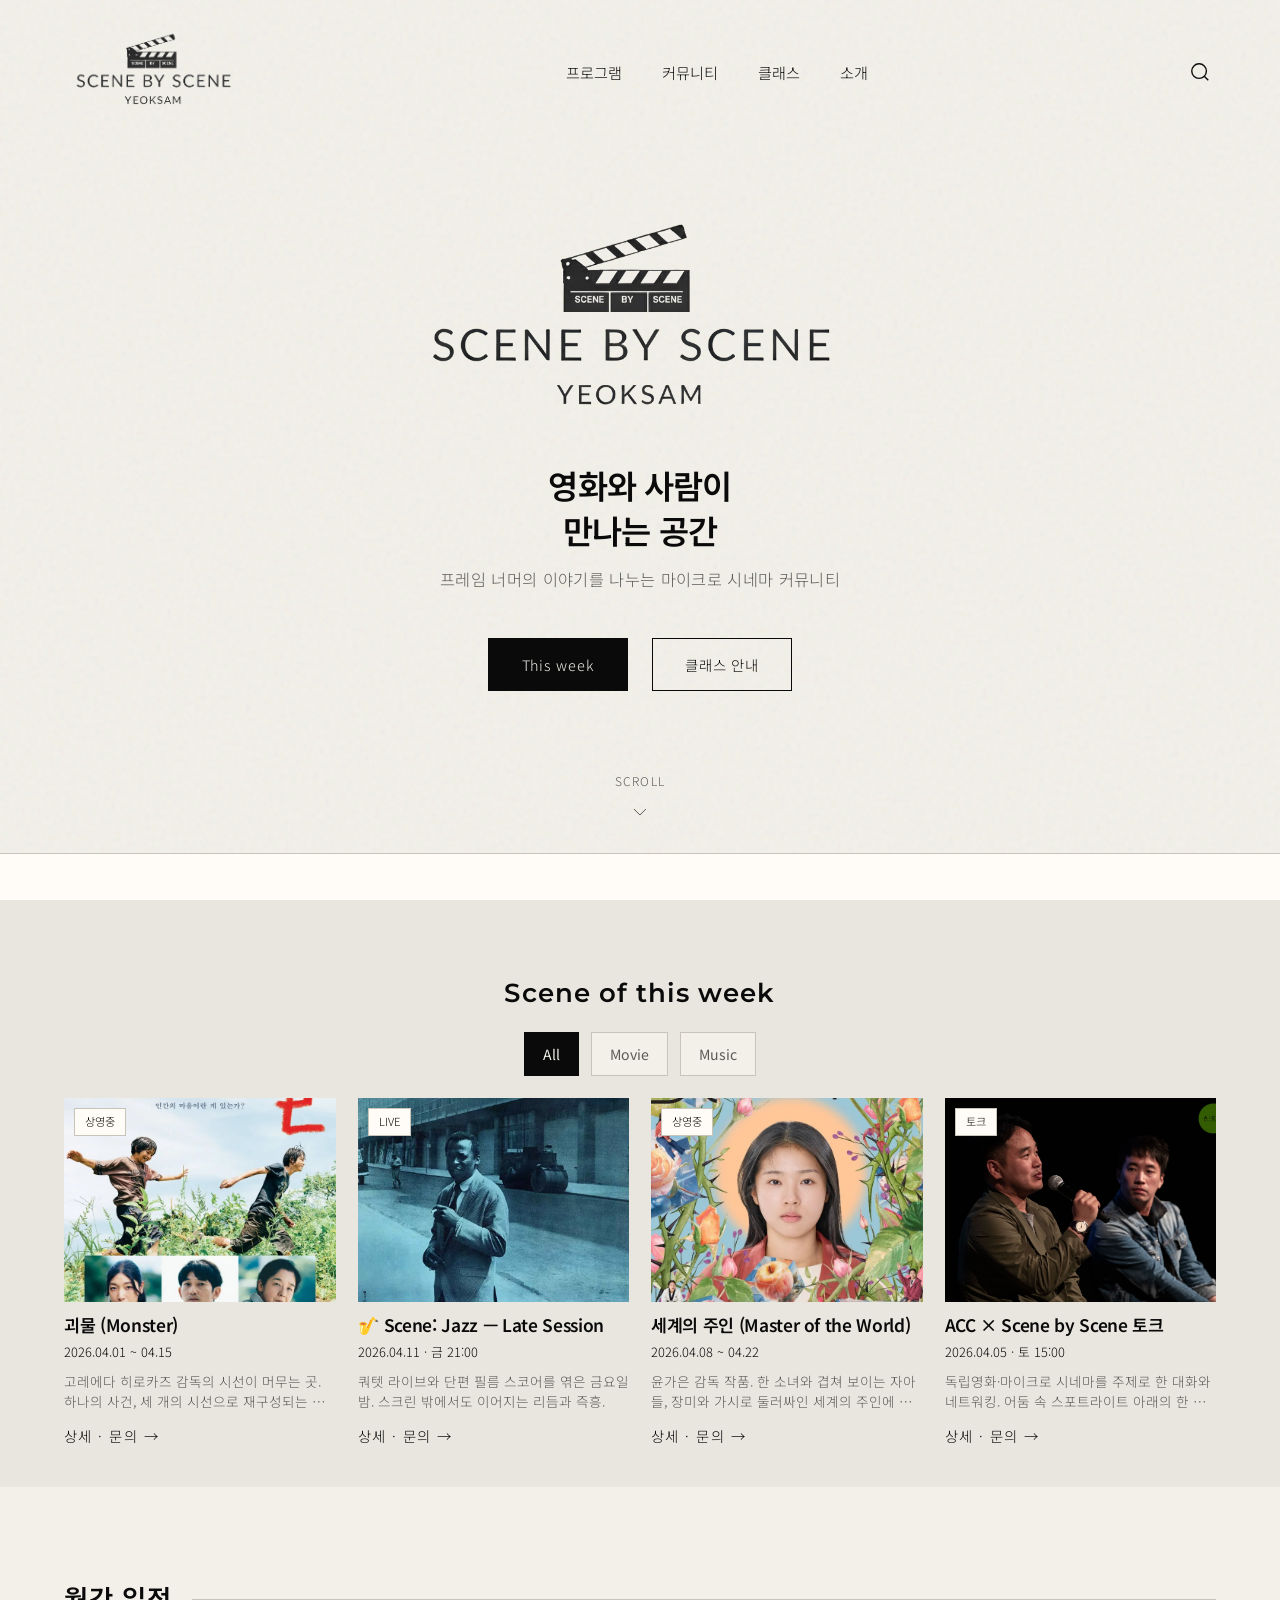
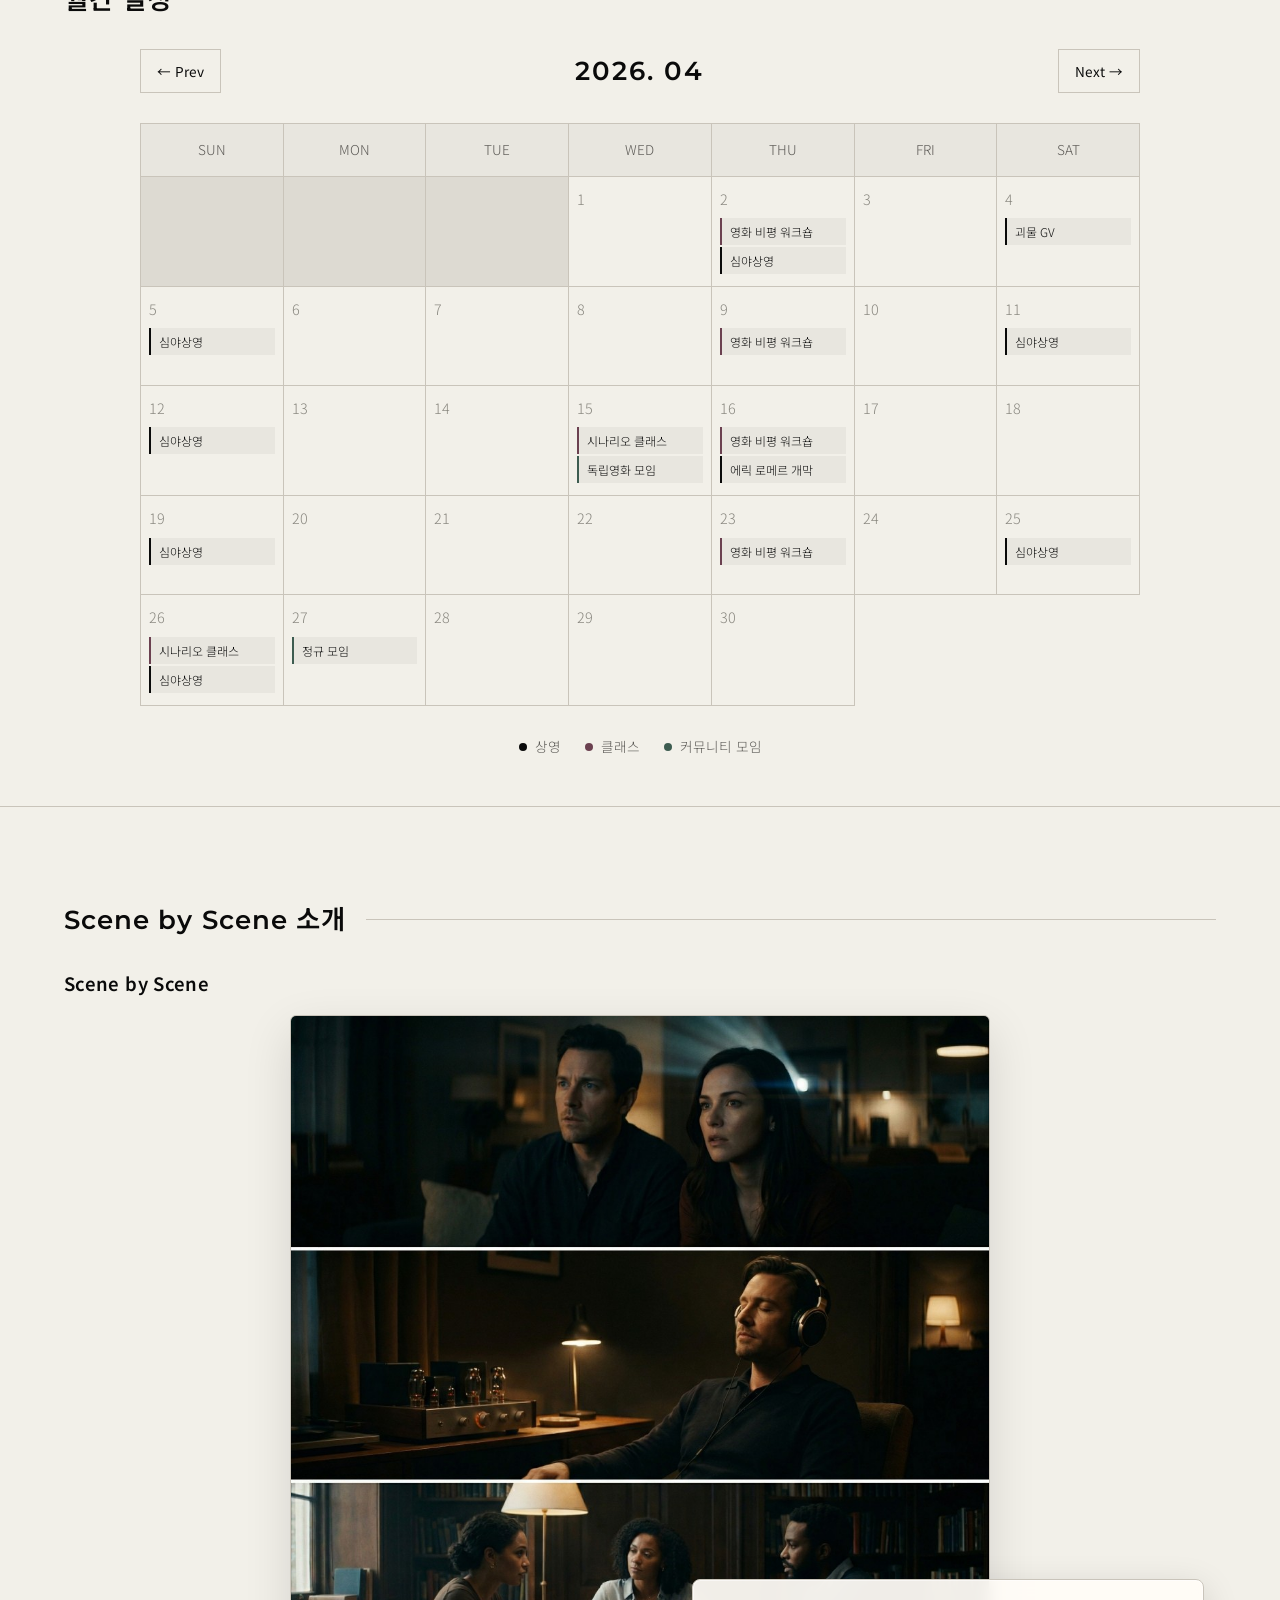
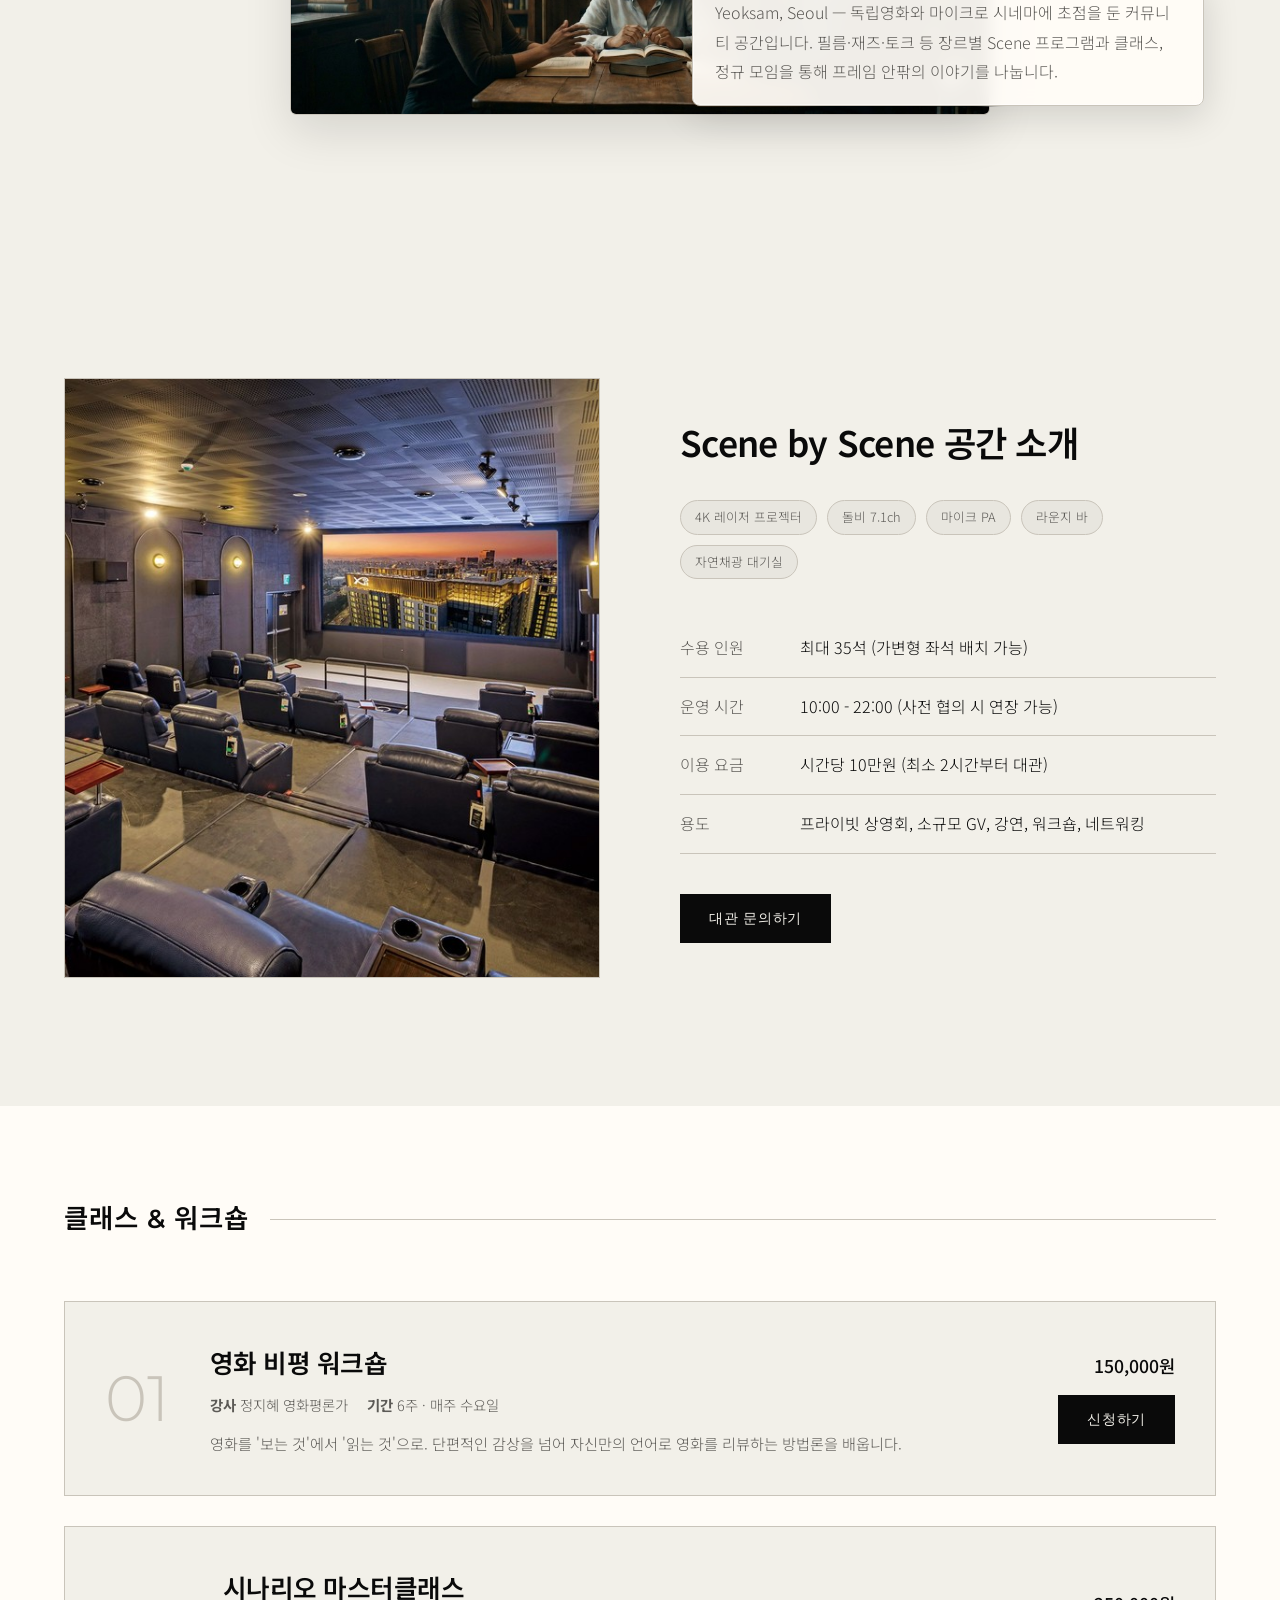
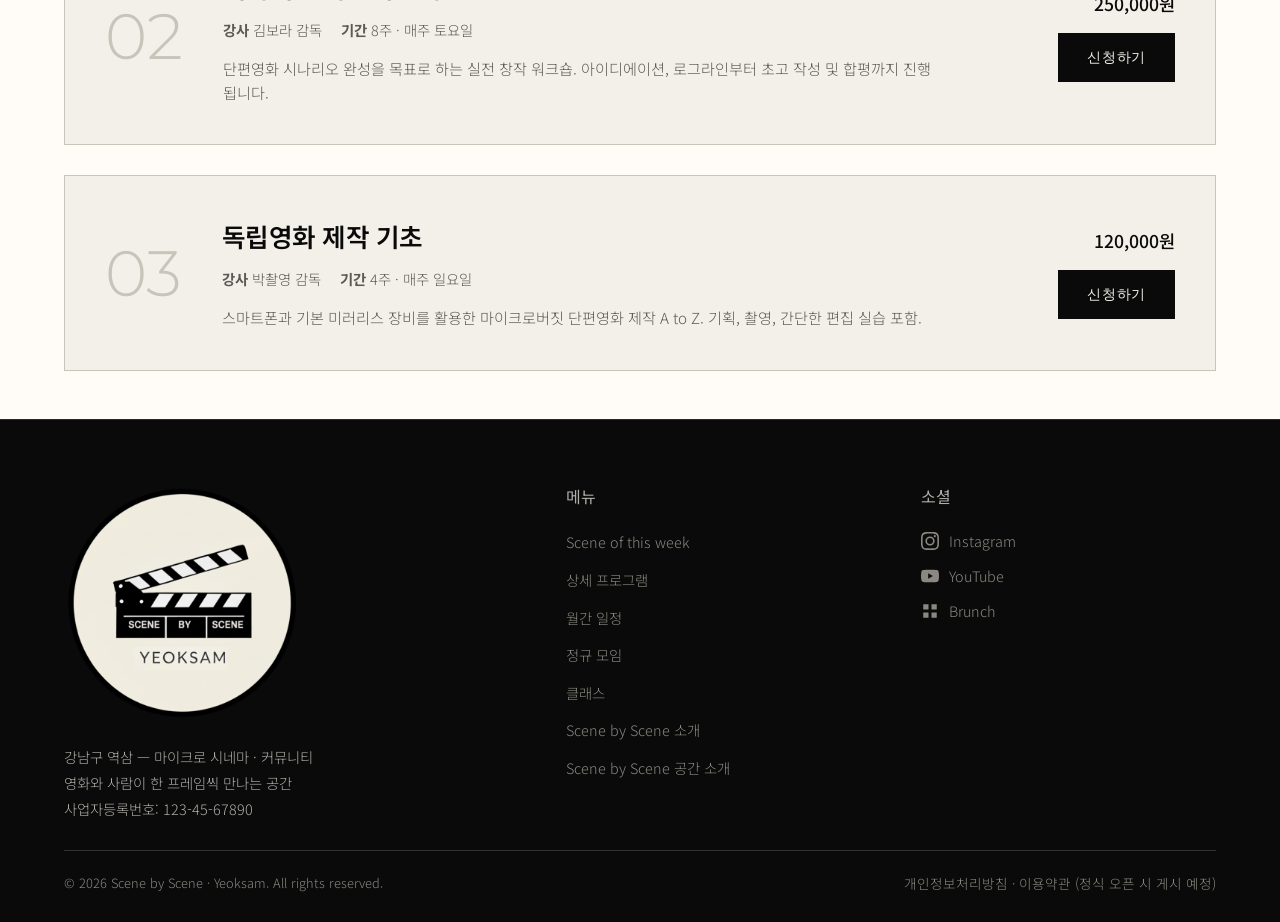
==== commit d150e0c3: "Intro section: larger triptych image with text overlay; add scene-by-scene-intro-triptych.png Made-w" ====
--- a/index.html
+++ b/index.html
@@ -726,14 +726,61 @@
         padding-bottom: clamp(8px, 2dvh, 20px);
       }
 
+      .about-intro-hero {
+        position: relative;
+        flex: 1 1 auto;
+        min-height: min(78vh, 940px);
+        width: 100%;
+        display: flex;
+        align-items: center;
+        justify-content: center;
+        margin-top: clamp(8px, 2vw, 16px);
+      }
+
+      .about-intro-visual {
+        margin: 0;
+        width: 100%;
+        height: 100%;
+        min-height: min(78vh, 940px);
+        display: flex;
+        align-items: center;
+        justify-content: center;
+      }
+
+      .about-intro-visual img {
+        width: auto;
+        height: auto;
+        max-width: min(100%, 700px);
+        max-height: min(82vh, 980px);
+        object-fit: contain;
+        display: block;
+        border-radius: 6px;
+        border: 1px solid var(--border);
+        box-shadow: 0 16px 48px rgba(10, 10, 10, 0.12);
+      }
+
       .about-intro-block--split .about-intro-copy--end {
-        margin-top: auto;
-        margin-left: auto;
-        margin-right: 0;
-        margin-bottom: clamp(4px, 1.5dvh, 12px);
-        max-width: min(30rem, 94%);
         text-align: left;
-        padding-bottom: max(0.75rem, env(safe-area-inset-bottom));
+      }
+
+      .about-intro-hero .about-intro-copy--end {
+        position: absolute;
+        right: max(12px, env(safe-area-inset-right));
+        bottom: max(10px, env(safe-area-inset-bottom));
+        left: auto;
+        margin: 0;
+        max-width: min(32rem, 52%, calc(100% - 24px));
+        width: fit-content;
+        padding: clamp(0.85rem, 2vw, 1.15rem) clamp(1rem, 2.5vw, 1.35rem);
+        background: rgba(255, 252, 247, 0.94);
+        border: 1px solid var(--border);
+        border-radius: 8px;
+        box-shadow:
+          0 10px 36px rgba(10, 10, 10, 0.14),
+          0 0 0 1px rgba(255, 255, 255, 0.6) inset;
+        z-index: 2;
+        -webkit-backdrop-filter: blur(8px);
+        backdrop-filter: blur(8px);
       }
 
       .about-intro-copy {
@@ -1605,6 +1652,29 @@
           margin-left: auto;
           margin-right: 0;
           max-width: min(30rem, 100%);
+        }
+
+        .about-intro-hero {
+          min-height: min(64vh, 720px);
+        }
+
+        .about-intro-visual {
+          min-height: min(64vh, 720px);
+        }
+
+        .about-intro-visual img {
+          max-width: min(100%, 92vw);
+          max-height: min(68vh, 800px);
+        }
+
+        .about-intro-hero .about-intro-copy--end {
+          right: max(10px, env(safe-area-inset-right));
+          bottom: max(10px, env(safe-area-inset-bottom));
+          left: auto;
+          margin-left: auto;
+          margin-right: 0;
+          max-width: min(30rem, calc(100% - 20px));
+          width: fit-content;
         }
 
         .footer-grid {
@@ -1888,11 +1958,23 @@
       </div>
       <div id="about-sbs" class="about-intro-block about-intro-block--split">
         <h3 class="about-subhead">Scene by Scene</h3>
-        <div class="about-intro-copy about-intro-copy--end">
-          <p>
-            Yeoksam, Seoul — 독립영화와 마이크로 시네마에 초점을 둔 커뮤니티 공간입니다. 필름·재즈·토크 등 장르별 Scene
-            프로그램과 클래스, 정규 모임을 통해 프레임 안팎의 이야기를 나눕니다.
-          </p>
+        <div class="about-intro-hero">
+          <figure class="about-intro-visual">
+            <img
+              src="scene-by-scene-intro-triptych.png"
+              alt="상영·음악 감상·독서 토론을 담은 세로 콜라주: 함께 필름을 보는 관객, 헤드폰으로 음악에 잠긴 청취자, 서재에서 책을 두고 이야기 나누는 세 사람"
+              width="800"
+              height="1200"
+              loading="lazy"
+              decoding="async"
+            >
+          </figure>
+          <div class="about-intro-copy about-intro-copy--end">
+            <p>
+              Yeoksam, Seoul — 독립영화와 마이크로 시네마에 초점을 둔 커뮤니티 공간입니다. 필름·재즈·토크 등 장르별 Scene
+              프로그램과 클래스, 정규 모임을 통해 프레임 안팎의 이야기를 나눕니다.
+            </p>
+          </div>
         </div>
       </div>
     </section>
